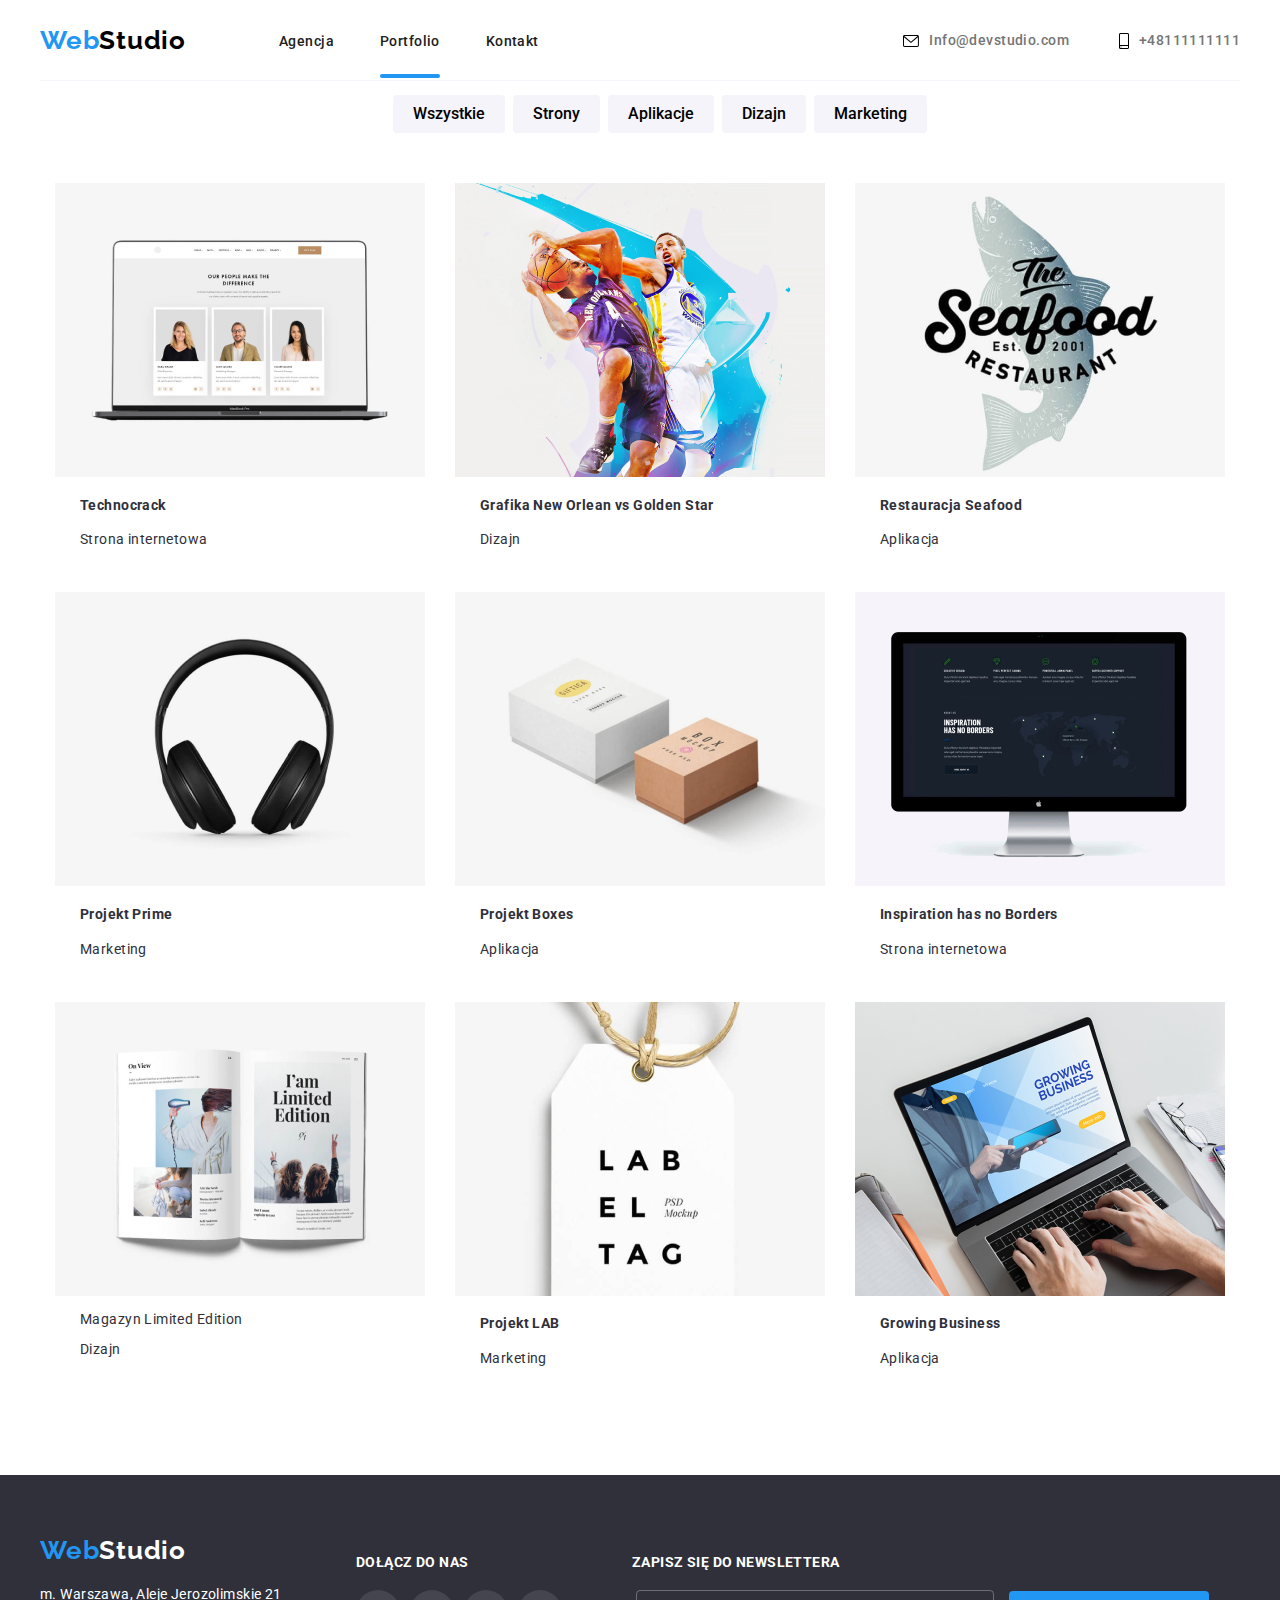
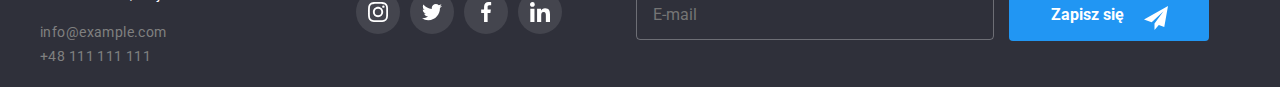
==== portfolio.html @ 8d87078a "upload" ====
<!DOCTYPE html>
<html lang="pl">
  <head>
    <meta charset="UTF-8" />
    <meta http-equiv="X-UA-Compatible" content="IE=edge" />
    <meta name="viewport" content="width=device-width, initial-scale=1.0" />
    <link
    rel="stylesheet"
    href="./css/modern-normalize.css"
  />
    <link rel="stylesheet" href="./css/styles.css" />
    <link
      href="https://fonts.googleapis.com/css2?family=Raleway:wght@700&family=Roboto:wght@400;500;700;900&display=swap"
      rel="stylesheet"
    />
  <title>WebStudio</title>
</head>
<body>
    <header class="container header style-line">
     <a href="index.html" class="webstudio no-line "
       ><span class="blue-text">Web</span>Studio</a>
       
       
       <nav>
       <ul class="nav nav__style">
     <li>
       <a href="index.html" class="no-line blue-text nav__link">Agencja</a>
      </li>
      <li>
       <a href="portfolio.html" class="no-line blue-text nav__link touch__link touch">Portfolio</a>
      </li>
      <li>
       <a href="kontakt.html" class="no-line blue-text nav__link">Kontakt</a>
      </li>
     </ul>
   </nav>

   <ul class="contact nav">
    <li>
      <b>
        <a href="mailto:" Info@devstudio.com class="no-line contact__link blue-text icons__header">
      <svg class="icon__logo"  width="16" height="12">
      <use xlink:href="./images/icons.svg#email-logo" >
      </use>
    </svg> Info@devstudio.com</a></b>
       </li>
       <li><a href=tel:+48111111111 class="no-line contact__link blue-text icons__header">
        <svg class="icon__logo"  width="10" height="16" >
        <use xlink:href="./images/icons.svg#smartphone-logo"></use>
      </svg> +48111111111</a>
       </li>
    </ul>
 
  </header>
</div>

    <div>
      <main>
        <ul class="buttons__menu">
            <li>
               <button type="button" class="button__style">Wszystkie</button>
            </li>
                <li>
                  <button type="button" class="button__style">Strony</button>
                 </li>
                 <li>
                  <button type="button" class="button__style">Aplikacje</button>
                 </li>
                 <li>
                  <button type="button" class="button__style">Dizajn</button>
                 </li>
                 <li>
                  <button type="button" class="button__style">Marketing</button>
                   </li>
                   </ul>
                  </div>
<div class="container">
  <ul class="project__container no-padding">
   <li class="project__item">
   <div class="box__anim">
    <div class="project__anim">
      <p>Technocrack jest popularną<br> platformą wykorzystywaną do<br> rozpowszechniania koronawirusa.<br>
         Firmy wykorzystują tę platformę do<br> celów szpiegowskich i ataków na<br> niezabezpieczone serwery<br>
          konkurencji </p>
    </div>
  </div>
    <img src=images/port1.jpg alt="technocrack" class="box__item">
    <div class="project__style">
    <h4 class="project__name">Technocrack</h4>
            <p class="project__text">Strona internetowa</p></div>
  </li>
   <li class="project__item">
    <div class="box__anim">
      <div class="project__anim">
        <p>Technocrack jest popularną<br> platformą wykorzystywaną do<br> rozpowszechniania koronawirusa.<br>
           Firmy wykorzystują tę platformę do<br> celów szpiegowskich i ataków na<br> niezabezpieczone serwery<br>
            konkurencji </p>
      </div>
    </div>
    <img src=images/port2.jpg alt="grafika">
    <div class="project__style">
    <h4>Grafika New Orlean vs Golden Star</h4>
    <p>Dizajn</p></div>
  </li>
   <li class="project__item">
    <div class="box__anim">
      <div class="project__anim">
        <p>Technocrack jest popularną<br> platformą wykorzystywaną do<br> rozpowszechniania koronawirusa.<br>
           Firmy wykorzystują tę platformę do<br> celów szpiegowskich i ataków na<br> niezabezpieczone serwery<br>
            konkurencji </p>
      </div>
    </div>
    <img src=images/port3.jpg alt="restauracja">
    <div class="project__style">
    <h4>Restauracja Seafood</h4>
    <p>Aplikacja<p></div>
  </li>
   <li class="project__item">
    <div class="box__anim">
      <div class="project__anim">
        <p>Technocrack jest popularną<br> platformą wykorzystywaną do<br> rozpowszechniania koronawirusa.<br>
           Firmy wykorzystują tę platformę do<br> celów szpiegowskich i ataków na<br> niezabezpieczone serwery<br>
            konkurencji </p>
      </div>
    </div>
    <img src=images/port4.jpg alt="project-prime">
    <div class="project__style">
    <h4>Projekt Prime</h4>
     <p>Marketing</p></div>
  </li>
   <li class="project__item">
    <div class="box__anim">
      <div class="project__anim">
        <p>Technocrack jest popularną<br> platformą wykorzystywaną do<br> rozpowszechniania koronawirusa.<br>
           Firmy wykorzystują tę platformę do<br> celów szpiegowskich i ataków na<br> niezabezpieczone serwery<br>
            konkurencji </p>
      </div>
    </div>
    <img src=images/port5.jpg alt="project-box">
    <div class="project__style">
    <h4>Projekt Boxes</h4>
    <p>Aplikacja</p></div>
  </li>
   <li class="project__item">
    <div class="box__anim">
      <div class="project__anim">
        <p>Technocrack jest popularną<br> platformą wykorzystywaną do<br> rozpowszechniania koronawirusa.<br>
           Firmy wykorzystują tę platformę do<br> celów szpiegowskich i ataków na<br> niezabezpieczone serwery<br>
            konkurencji </p>
      </div>
    </div>
    <img src=images/port6.jpg alt="inspiration">
    <div class="project__style">
    <h4>Inspiration has no Borders</h4>
    <p>Strona internetowa</p></div>
  </li>
   <li class="project__item">
    <div class="box__anim">
      <div class="project__anim">
        <p>Technocrack jest popularną<br> platformą wykorzystywaną do<br> rozpowszechniania koronawirusa.<br>
           Firmy wykorzystują tę platformę do<br> celów szpiegowskich i ataków na<br> niezabezpieczone serwery<br>
            konkurencji </p>
      </div>
    </div>
    <img src=images/port7.jpg alt="magazyn">
    <div class="project__style">
    <p>Magazyn Limited Edition</p>
    <p>Dizajn</p></div>
  </li>
   <li class="project__item">
    <div class="box__anim">
      <div class="project__anim">
        <p>Technocrack jest popularną<br> platformą wykorzystywaną do<br> rozpowszechniania koronawirusa.<br>
           Firmy wykorzystują tę platformę do<br> celów szpiegowskich i ataków na<br> niezabezpieczone serwery<br>
            konkurencji </p>
      </div>
    </div>
    <img src=images/port8.jpg alt="project-lab">
    <div class="project__style">
    <h4>Projekt LAB</h4>
    <p>Marketing<p></div>
  </li>
   <li class="project__item">
    <div class="box__anim">
      <div class="project__anim">
        <p>Technocrack jest popularną<br> platformą wykorzystywaną do<br> rozpowszechniania koronawirusa.<br>
           Firmy wykorzystują tę platformę do<br> celów szpiegowskich i ataków na<br> niezabezpieczone serwery<br>
            konkurencji </p>
      </div>
    </div>
    <img src=images/port9.jpg alt="bussines">
    <div class="project__style">
    <h4>Growing Business</h4>
    <p>Aplikacja</p></div>
  </li>
  </ul>
</div>
</main>                   


<footer class="footer">
  <div class="container footer__container">
    <div class="footer__contacts">
  <a href="index.html" class="webstudio no-line white-logo"><span class="blue-text">Web</span>Studio</a>
     <adress class="footer__adress no-margin">
      <p> m. Warszawa, Aleje Jerozolimskie 21</p>
      <ul class="footer__list footer__link no">
    <li><a href="mailto:info@example.com" class="footer__link no-line"> info@example.com</a></li>
    <li><a href=tel:+48111111111 class="footer__link no-line">+48 111 111 111</a> </li>
  </ul>
  </adress> 
</div>

<div>
  <h4 class="footer__heading">Dołącz do nas</h4>
  <ul class="footer__icons">
    <li>
      <a href="#">
      <svg class="footer__icon">
        <use
          xlink:href="./images/icons.svg#instagram-logo"
          width="20"
          height="20"
          x="12"
          y="12"
        ></use>
      </svg>
      </a>
    </li>
    <li>
      <a href="#">
      <svg class="footer__icon">
        <use
          xlink:href="./images/icons.svg#twitter-logo"
          width="20"
          height="20"
          x="12"
          y="12"
        ></use>
      </svg>
    </a>
    </li>
    <li>
      <a href="#">
      <svg class="footer__icon">
        <use
          xlink:href="./images/icons.svg#facebook-logo"
          width="20"
          height="20"
          x="12"
          y="12"
        ></use>
      </svg>
    </a>
    </li>
    <li>
      <a href="#">
      <svg class="footer__icon">
        <use
          xlink:href="./images/icons.svg#linkin-logo"
          width="20"
          height="20"
          x="12"
          y="12"
        ></use>
      </svg>
    </a>
    </li>
  </ul>
</div>


<div>
  <h4 class="footer__heading"> Zapisz się do newslettera</h4>
  
  <input type="text" class="signup" placeholder="E-mail" />
  <button type="submit" class="signup__button">
    Zapisz się
    <svg class="signup__logo">
      <use
        xlink:href="./images/icons.svg#send"
        width="24"
        height="24"
        x="20"
        y="0"
      ></use>
    </svg>
  </button>
</div>
</div>

</footer>
<script src="./js/modal.js"></script>
  </body>
</html>
---- css/styles.css ----
:root {
  --white: #fff;
  --notwhite: #f5f4fa;
  --black: #000;
  --notblack: #212121;
  --blue: #2196f3;
  --gray: #757575;
  --darkgrey: #2f303a;
  --productborder: #eeeeee;
  --background: rgba(47, 48, 58, 0.4);
  --backgroundbox: rgba(47, 48, 58, 0.8);
  --iconcolor: #afb1b8;
  --footericon: rgba(255, 255, 255, 0.1);
  --placeholder-text: rgba(117, 117, 117, 0.5);
}
*,
*::before,
*::after {
  box-sizing: border-box;
}
body {
  font-family: "Roboto", "Raleway", sans-serif;
  color: var(--darkgrey);
  font-size: 14px;
  letter-spacing: 0.03em;
}

/*powtarzające*/

.no-line {
  text-decoration: none;
}
.no-margin {
  margin: 0;
}
.no-padding {
  padding: 0;
}
/*menu-nav*/
.container {
  width: 1200px;
  margin: 0 auto;
}
.header {
  align-items: center;
  justify-content: space-evenly;
  flex-direction: row;
  padding: 25px 0 24px 0;
  display: flex;
}
.webstudio {
  border-style: none;
  font-family: "Raleway";
  color: var(--black);
  font-size: 26px;
  font-weight: 700;
  line-height: 1.193;
  letter-spacing: 0.03em;
  margin-right: 93px;
}
.blue-text {
  color: var(--blue);
}
.nav {
  display: flex;
  list-style: none;
  line-height: 1.2;
  margin: 0;
}
.nav__style {
  gap: 46px;
  line-height: 1.2;
  padding: 0;
}
.touch::after {
  content: "";
  display: block;
  width: 100%;
  height: 4px;
  bottom: 0;
  left: 0;
  background-color: var(--blue);
  transform: translateY(29px);
  border-radius: 2px;
  position: absolute;
}
.touch__link {
  color: var(--blue);
}
.nav__link {
  height: 16px;
  font-weight: 500;
  display: flex;
  line-height: 1.2;
  color: var(--notblack);
  position: relative;
}

/*contakty boczne*/
.contact {
  display: flex;
  align-items: center;
  justify-content: center;
  gap: 50px;
  margin-left: auto;
}
.contact__link {
  color: var(--gray);
  font-weight: 500;
}
.icon__logo {
  margin-right: 10px;
}
.icons__header {
  fill: var(--grey);
  display: flex;
  align-items: center;
  justify-content: center;
}
/*bg&button*/
.section__heading {
  font-family: "Roboto";
  font-style: normal;
  font-weight: 900;
  font-size: 44px;
  line-height: 1.364em;
  text-align: center;
  letter-spacing: 0.06em;
  color: var(--white);
}

.section {
  background-image: url("https://raw.githubusercontent.com/SylwiaFlorek/goit-markup-hw-04/main/images/background.jpg");
  background-color: var(--background);
  background-blend-mode: difference;
  width: 1600px;
  color: var(--white);
  display: flex;
  gap: 30px;
  flex-direction: column;
  justify-content: center;
  align-items: center;
  box-shadow: 0px 4px 4px 0px rgba(0, 0, 0, 0.25);
  padding: 200px 0;
}
.button {
  width: 200px;
  height: 50px;
  font-weight: 700;
  font-size: 16px;
  background: var(--blue);
  border-radius: 4px;
  border-style: none;
  cursor: pointer;
  color: var(--white);
}
.button:hover {
  background-color: var(--blue);
  cursor: pointer;
  box-shadow: 0px 1px 3px rgb(197 197 197/ 12%), 0px 1px 1px rgb(197 197 197),
    0px 2px 1px rgb(197 197 197/ 20%);
}
.button:active {
  box-shadow: inset 1px 1px 1px 1px hsla(0, 0%, 0%, 0.3);
}
/*Lorem list*/
.lorem__list {
  display: flex;
  list-style: none;
  flex-direction: row;
  gap: 30px;
  padding: 94px 0 0 0;
}
.lorem__heading {
  font-weight: 700;
  font-size: 14px;
  line-height: 1.2em;
  letter-spacing: 0.03em;
  text-transform: uppercase;
  color: var(--black);
  margin: 0 0 10px 0;
  line-height: 1.1428571428571428;
}
.lorem__icon {
  background-color: var(--notwhite);
  height: 120px;
  width: 270px;
  border-radius: 4px;
  margin-bottom: 30px;
  display: flex;
  justify-content: center;
  align-items: center;
}
.lorem__icon:hover {
  fill: var(--blue);
}

.lorem__text {
  line-height: 0.03em;
  line-height: 1.71;
  width: 270px;
  text-align: left;
}
/*czym sie zajmujemy*/
.job {
  padding: 94px 0;
  align-items: center;
  flex-direction: column;
}

.job__list {
  display: flex;
  list-style-type: none;
  gap: 30px;
  padding-left: 0;
}
.job__item {
  list-style-type: none;
  width: 370px;
  height: 294px;
  display: flex;
}
img {
  display: block;
  max-width: 100%;
  height: auto;
}
.job__images {
  position: relative;
  margin: 10px;
  border-radius: 4px;
  overflow: hidden;
  box-shadow: 0px 2px 1px -1px rgba(0, 0, 0, 0.2),
    0px 1px 1px 0px rgba(0, 0, 0, 0.14), 0px 1px 3px 0px rgba(0, 0, 0, 0.12);
}
.job__images > .job__text {
  position: absolute;
  bottom: 0;
  margin: 0;
  padding: 27px 90px;
  width: 370px;

  font-size: 14px;
  font-weight: 700;
  line-height: 16px;
  letter-spacing: 0.03em;
  text-align: center;
  background-color: var(--backgroundbox);
  color: var(--white);
}

/*Nasz zespół*/
.social {
  background-color: var(--notwhite);
  padding: 94px 0;
}
.heading {
  font-family: "Roboto";
  font-size: 36px;
  font-weight: 700;
  padding-bottom: 50px;
  text-align: center;
}
.social__list {
  display: flex;
  flex-direction: row;
  gap: 30px;
  list-style: none;
  justify-content: center;
  padding-left: 0;
}
.social__item {
  width: 270px;
  height: 260px;
  list-style-type: none;
}
.social__images {
  background-color: var(--white);
  box-shadow: 0px 1px 3px rgb(201 45 45 / 12%), 0px 1px 1px rgb(197 197 197),
    0px 2px 1px rgb(0 0 0 / 20%);
  border-radius: 0px 0px 4px 4px;
  text-align: center;
}
.social__name {
  gap: 99px;
  font-weight: 500;
  font-size: 16px;
  text-align: center;
  letter-spacing: 0.03em;
  color: var(--black);
  margin: 30px 0 10px 0;
}
.social__text {
  font-size: 16px;
  line-height: 1.2em;
  text-align: center;
  letter-spacing: 0.03em;
  background: rgb(255, 254, 254);
  color: #757575;
  list-style-type: none;
  font-size: 16px;
  margin: 0 0 30px 0;
}
.social__icons {
  display: flex;
  gap: 10px;
  margin-bottom: 30px;
  padding-left: 32px;
}

.social__icon {
  width: 44px;
  height: 44px;
  background-color: var(--footericon);
  border-radius: 50%;
  fill: var(--iconcolor);
}

.social__icon:hover,
.social__icon:focus {
  cursor: pointer;
  fill: var(--white);
  background-color: var(--blue);
}

/*Nasi klienci*/
.client {
  padding: 94px 0;
  display: flex;
  justify-content: center;
  align-items: center;
  flex-direction: column;
}
.client__logos {
  display: flex;
  gap: 30px;
  list-style: none;
  padding: 0;
}
.client__logo {
  border-radius: 4px;
  border: var(--iconcolor) solid 1px;
  width: 170px;
  height: 92px;
  fill: var(--iconcolor);
}
.client__logo:hover {
  fill: var(--blue);
  border: var(--blue) solid 1px;
}

/*footer container*/
.footer {
  background-color: var(--darkgrey);
}
.footer__container {
  flex-direction: column;
  color: var(--white);
  display: flex;
  flex-direction: row;
  padding-top: 60px;
}
.footer__adress p {
  margin: 20px 0 0 0;
  font-style: normal;
  color: var(--white);
}

.footer__list li {
  margin: 0 auto;
  list-style-type: none;
}
.footer__link {
  color: gray;
  text-decoration: none;
  display: block;
  padding: 4px 0;
}
.white-logo {
  color: var(--white);
}

.footer__link:hover,
.footer__link:focus,
.blue__text:hover,
.blue__text:focus {
  fill: var(--blue);
  color: var(--blue);
}

.footer__heading {
  font-weight: 700;
  color: var(--white);
  text-transform: uppercase;
  margin-left: 70px;
  margin-bottom: 20px;
  font-weight: 14px;
}
.footer__contacts {
  width: 246px;
}
.footer__icons {
  display: flex;
  gap: 10px;
  margin-left: 70px;
  list-style: none;
  padding: 0;
}
.footer__icon {
  width: 44px;
  height: 44px;
  background-color: var(--footericon);
  border-radius: 50%;
  fill: var(--white);
}
.footer__icon:hover {
  background-color: var(--blue);
}

.signup {
  background-color: rgba(0, 0, 0, 0);
  border: solid rgba(255, 255, 255, 0.3) 1px;
  border-radius: 4px;
  width: 358px;
  height: 50px;
  color: rgba(255, 255, 255, 0.6);
  padding: 16px;
  margin-left: 74px;
  font-size: 16px;
}
.signup__button {
  background: var(--blue);
  color: var(--white);
  width: 200px;
  height: 50px;
  align-items: center;
  font-size: 16px;
  font-weight: 700;
  border-radius: 4px;
  border-style: none;
  margin-left: 12px;
  text-align: left;
  padding-left: 42px;
  cursor: pointer;
}
.signup__logo {
  fill: var(--white);
  position: absolute;
  width: 50px;
  height: 24px;
}
/*portfolio*/
.buttons__menu {
  display: flex;
  justify-content: center;
  gap: 8px;
  list-style: none;
}
.button__style {
  background-color: var(--notwhite);
  border-width: 0;
  height: 38px;
  font-size: 16px;
  font-weight: 500;
  line-height: 1.625;
  border-radius: 4px;
  font-family: "Roboto";
  padding: 0 20px;
}
.button__style:focus,
.button__style:hover {
  box-shadow: 0px 3px 1px rgba(0, 0, 0, 0.1), 0px 1px 2px rgba(0, 0, 0, 0.08),
    0px 2px 2px rgba(0, 0, 0, 0.12);
  background-color: var(--blue);
  color: var(--white);
  cursor: pointer;
}
.project__container {
  display: flex;
  gap: 30px;
  flex-wrap: wrap;
  margin-top: 50px;
  margin-bottom: 94px;
  list-style: none;
  justify-content: center;
}
.box__anim {
  position: absolute;
  overflow: hidden;
  width: 370px;
  height: 295px;
}
.box__anim:hover .project-anim {
  transform: translatex(0);
}
.project__anim {
  position: relative;
  top: 0;
  left: 0;
  width: 100%;
  height: 100%;
  background-color: rgba(33, 150, 243, 0.9);

  font-size: 18px;
  font-weight: 400;
  line-height: 28px;
  letter-spacing: 0.03em;
  text-align: left;
  padding: 49px 24px;
  color: var(--white);
  transform: translatey(100%);
  transition: 250ms cubic-bezier(0.4, 0, 0.2, 1);
}
.project__item > li {
  border: var(--productborder) solid 1px;
  flex-basis: calc((100% - 90px) / 3);
  height: 404px;
  margin: 0;
}
.project__name > h4 {
  border: var(--productborder) solid 1px;
  color: var(--darkgrey);
  font-size: 18px;
  font-weight: 700;
  letter-spacing: 0.06em;
  line-height: 2;
}
.project__style {
  border: transparent solid 1px;
  padding-left: 24px;
}
.project__text > p {
  line-height: 1.88;
  font-size: 16px;
}
.style-line {
  border-bottom: var(--notwhite) solid 1px;
}
.project__item:hover,
.project__item:focus > li {
  box-shadow: 0px 1px 1px rgba(0, 0, 0, 0.12), 0px 4px 4px rgba(0, 0, 0, 0.06),
    1px 4px 6px rgba(0, 0, 0, 0.16);
}

/*okno modalne*/
.backdrop {
  position: fixed;
  left: 0;
  top: 0;
  width: 100%;
  height: 100%;
  background-color: rgba(0, 0, 0, 0.1);
  transition: all 250ms ease-in;
}
.modal {
  position: absolute;
  top: 50%;
  left: 50%;
  transform: translate(-50%, -50%);
  width: 528px;
  min-height: 581px;
  background-color: #fff;
}
.is-hidden {
  opacity: 0;
  visibility: hidden;
  pointer-events: none;
  transition: all 250ms ease-in;
}
.close-btn {
  position: absolute;
  top: 3px;
  right: 4px;
  width: 30px;
  height: 30px;
  background-color: #fff;
  border: 1px solid rgba(0, 0, 0, 0.1);
  border-radius: 50%;
  cursor: pointer;
}
.form__heading {
  font-size: 20px;
  font-weight: 700;
  line-height: 1.172;
  color: var(--notblack);
  margin: 40px 0 20px 0;
  text-align: center;
}

label {
  display: flex;
  flex-direction: column;
  margin-bottom: 10px;
}
.form {
  display: flex;
  flex-direction: column;

  align-items: center;
}
.form__input {
  box-sizing: border-box;
  width: 448px;
  height: 40px;
  left: 576px;
  top: 382px;
  margin-top: 4px;
  border: 1px solid rgba(33, 33, 33, 0.2);
  border-radius: 4px;
  padding-left: 42px;
}

.form__textarea {
  resize: none;
  width: 448px;
  height: 120px;
  padding: 12px 16px;
  border-radius: 4px;
  transition: 250ms cubic-bezier(0.4, 0, 0.2, 1);
}

.form__textarea::placeholder {
  color: var(--placeholder-text);
}
.form__textarea:hover,
.form__textarea:focus,
.form__textarea:active {
  border: var(--blue) 1px solid;
  box-shadow: none;
  outline: none;
}
.form__icons {
  fill: var(--notblack);
  width: 15px;
  height: 13px;
  position: absolute;
}
.form__hover:hover > .form__input,
.form__hover:focus > .form__input {
  border: var(--blue) 1px solid;
  box-shadow: none;
  outline: none;
}
.form__hover:hover > .form__icons,
.form__hover:focus > .form__icons {
  fill: var(--blue);
}
.form__textarea {
  border: 1px solid rgba(33, 33, 33, 0.2);
  resize: none;
  width: 448px;
  height: 120px;
  padding: 12px 16px;
  border-radius: 4px;
  border: 1px solid rgba(33, 33, 33, 0.2);
  transition: 250ms cubic-bezier(0.4, 0, 0.2, 1);
}

.icon-position1 {
  top: 117px;
  left: 55px;
}
.icon-position2 {
  top: 191px;
  left: 52px;
}
.icon-position3 {
  top: 260px;
  left: 52px;
}
.form__button {
  width: 200px;
  height: 50px;
  font-weight: 700;
  font-size: 16px;
  background: var(--blue);
  border-radius: 4px;
  border-style: none;
  cursor: pointer;
  color: var(--white);
  margin-bottom: 40px;
}
.tick {
  fill: var(--white);
  width: 11px;
  height: 8px;
  position: absolute;
  left: 47px;
  top: 459px;
  z-index: 999;
}

.form__statute {
  font-size: 14px;
  padding: 10px 0 20px 0;
  cursor: pointer;
}
.form__statute input {
  position: absolute;
  opacity: 0;
  height: 0;
  width: 0;
}
.form__marker {
  position: absolute;
  cursor: pointer;
  top: 455px;
  left: 45px;
  height: 16px;
  width: 16px;
  border-radius: 2px;
  background-color: var(--white);
  border: var(--notblack) 2px solid;
}
.form__statute input:checked ~ .form__marker {
  background-color: var(--blue);
  border: none;
}
.form__marker:after {
  content: "";
  position: absolute;
  display: none;
}
.form__statute input:checked ~ .form__marker:after {
  display: block;
}
.form__text {
  font-style: normal;
  font-weight: 400;
  font-size: 14px;
  line-height: 1.71;
  letter-spacing: 0.03em;
  color: #757575;
  margin: 0;
}
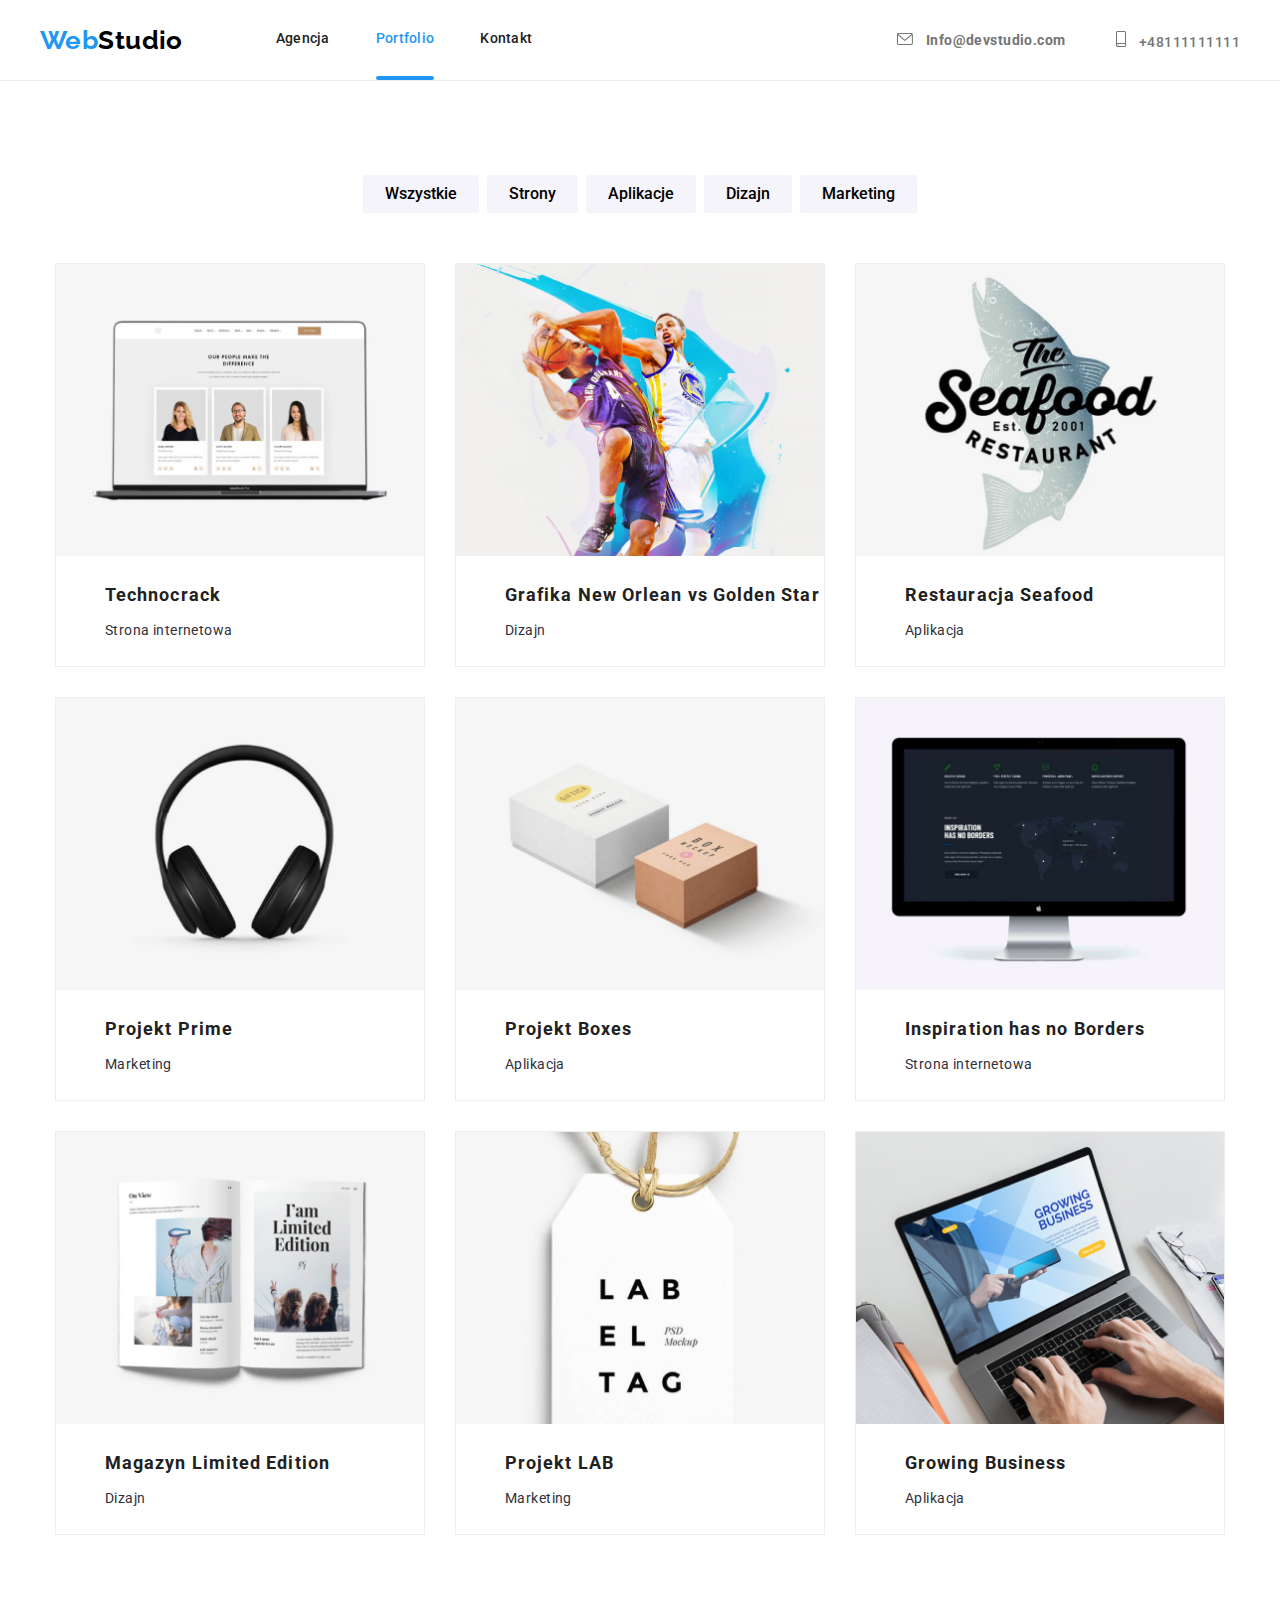
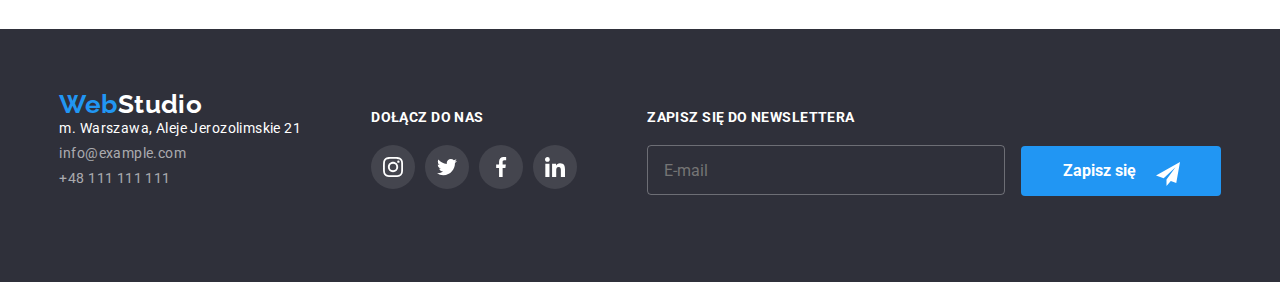
==== commit a9068dd5: "upload" ====
--- a/portfolio.html
+++ b/portfolio.html
@@ -13,38 +13,38 @@
       href="https://fonts.googleapis.com/css2?family=Raleway:wght@700&family=Roboto:wght@400;500;700;900&display=swap"
       rel="stylesheet"
     />
+  
   <title>WebStudio</title>
 </head>
 <body>
-    <header class="container header style-line">
-     <a href="index.html" class="webstudio no-line "
-       ><span class="blue-text">Web</span>Studio</a>
-       
-       
-       <nav>
-       <ul class="nav nav__style">
+  <div>
+   <header class="container header">   
+    <a href="index.html" class="header__logo"
+      ><span class="header__logo-color">Web</span>Studio</a>
+      <nav>
+      <ul class="header__nav">
+    <li>
+      <a href="index.html" class="header__nav-color">Agencja</a>
+     </li>
      <li>
-       <a href="index.html" class="no-line blue-text nav__link">Agencja</a>
-      </li>
-      <li>
-       <a href="portfolio.html" class="no-line blue-text nav__link touch__link touch">Portfolio</a>
-      </li>
-      <li>
-       <a href="kontakt.html" class="no-line blue-text nav__link">Kontakt</a>
-      </li>
-     </ul>
-   </nav>
-
-   <ul class="contact nav">
+      <a href="portfolio.html" class="header__nav-color header__active">Portfolio</a>
+     </li>
+     <li>
+      <a href="kontakt.html" class="header__nav-color">Kontakt</a>
+     </li>
+    </ul>
+  </nav>
+
+   <ul class="header__contact">
     <li>
       <b>
-        <a href="mailto:" Info@devstudio.com class="no-line contact__link blue-text icons__header">
+        <a href="mailto:" Info@devstudio.com class="header__contact-color">
       <svg class="icon__logo"  width="16" height="12">
       <use xlink:href="./images/icons.svg#email-logo" >
       </use>
     </svg> Info@devstudio.com</a></b>
        </li>
-       <li><a href=tel:+48111111111 class="no-line contact__link blue-text icons__header">
+       <li><a href=tel:+48111111111 class="header__contact-color">
         <svg class="icon__logo"  width="10" height="16" >
         <use xlink:href="./images/icons.svg#smartphone-logo"></use>
       </svg> +48111111111</a>
@@ -54,7 +54,7 @@
   </header>
 </div>
 
-    <div>
+<div class="header-line-border"></div>
       <main>
         <ul class="buttons__menu">
             <li>
@@ -75,10 +75,10 @@
                    </ul>
                   </div>
 <div class="container">
-  <ul class="project__container no-padding">
-   <li class="project__item">
-   <div class="box__anim">
-    <div class="project__anim">
+  <ul class="project__container">
+   <li class="project__item">
+   <div class="description-hidden">
+    <div class="description-slidein">
       <p>Technocrack jest popularną<br> platformą wykorzystywaną do<br> rozpowszechniania koronawirusa.<br>
          Firmy wykorzystują tę platformę do<br> celów szpiegowskich i ataków na<br> niezabezpieczone serwery<br>
           konkurencji </p>
@@ -90,8 +90,8 @@
             <p class="project__text">Strona internetowa</p></div>
   </li>
    <li class="project__item">
-    <div class="box__anim">
-      <div class="project__anim">
+    <div class="description-hidden">
+      <div class="description-slidein">
         <p>Technocrack jest popularną<br> platformą wykorzystywaną do<br> rozpowszechniania koronawirusa.<br>
            Firmy wykorzystują tę platformę do<br> celów szpiegowskich i ataków na<br> niezabezpieczone serwery<br>
             konkurencji </p>
@@ -99,12 +99,13 @@
     </div>
     <img src=images/port2.jpg alt="grafika">
     <div class="project__style">
-    <h4>Grafika New Orlean vs Golden Star</h4>
-    <p>Dizajn</p></div>
-  </li>
-   <li class="project__item">
-    <div class="box__anim">
-      <div class="project__anim">
+    <h4 class="project__name">Grafika New Orlean vs Golden Star</h4>
+    <p class="project__text">Dizajn</p>
+  </div>
+  </li>
+   <li class="project__item">
+    <div class="description-hidden">
+      <div class="description-slidein">
         <p>Technocrack jest popularną<br> platformą wykorzystywaną do<br> rozpowszechniania koronawirusa.<br>
            Firmy wykorzystują tę platformę do<br> celów szpiegowskich i ataków na<br> niezabezpieczone serwery<br>
             konkurencji </p>
@@ -112,12 +113,12 @@
     </div>
     <img src=images/port3.jpg alt="restauracja">
     <div class="project__style">
-    <h4>Restauracja Seafood</h4>
-    <p>Aplikacja<p></div>
-  </li>
-   <li class="project__item">
-    <div class="box__anim">
-      <div class="project__anim">
+    <h4 class="project__name">Restauracja Seafood</h4>
+    <p class="project__text">Aplikacja<p></div>
+  </li>
+   <li class="project__item">
+    <div class="description-hidden">
+      <div class="description-slidein">
         <p>Technocrack jest popularną<br> platformą wykorzystywaną do<br> rozpowszechniania koronawirusa.<br>
            Firmy wykorzystują tę platformę do<br> celów szpiegowskich i ataków na<br> niezabezpieczone serwery<br>
             konkurencji </p>
@@ -125,12 +126,12 @@
     </div>
     <img src=images/port4.jpg alt="project-prime">
     <div class="project__style">
-    <h4>Projekt Prime</h4>
-     <p>Marketing</p></div>
-  </li>
-   <li class="project__item">
-    <div class="box__anim">
-      <div class="project__anim">
+    <h4 class="project__name">Projekt Prime</h4>
+     <p class="project__text">Marketing</p></div>
+  </li>
+   <li class="project__item">
+    <div class="description-hidden">
+      <div class="description-slidein">
         <p>Technocrack jest popularną<br> platformą wykorzystywaną do<br> rozpowszechniania koronawirusa.<br>
            Firmy wykorzystują tę platformę do<br> celów szpiegowskich i ataków na<br> niezabezpieczone serwery<br>
             konkurencji </p>
@@ -138,12 +139,12 @@
     </div>
     <img src=images/port5.jpg alt="project-box">
     <div class="project__style">
-    <h4>Projekt Boxes</h4>
-    <p>Aplikacja</p></div>
-  </li>
-   <li class="project__item">
-    <div class="box__anim">
-      <div class="project__anim">
+    <h4 class="project__name">Projekt Boxes</h4>
+    <p class="project__text">Aplikacja</p></div>
+  </li>
+   <li class="project__item">
+    <div class="description-hidden">
+      <div class="description-slidein">
         <p>Technocrack jest popularną<br> platformą wykorzystywaną do<br> rozpowszechniania koronawirusa.<br>
            Firmy wykorzystują tę platformę do<br> celów szpiegowskich i ataków na<br> niezabezpieczone serwery<br>
             konkurencji </p>
@@ -151,12 +152,12 @@
     </div>
     <img src=images/port6.jpg alt="inspiration">
     <div class="project__style">
-    <h4>Inspiration has no Borders</h4>
-    <p>Strona internetowa</p></div>
-  </li>
-   <li class="project__item">
-    <div class="box__anim">
-      <div class="project__anim">
+    <h4 class="project__name">Inspiration has no Borders</h4>
+    <p class="project__text">Strona internetowa</p></div>
+  </li>
+   <li class="project__item">
+    <div class="description-hidden">
+      <div class="description-slidein">
         <p>Technocrack jest popularną<br> platformą wykorzystywaną do<br> rozpowszechniania koronawirusa.<br>
            Firmy wykorzystują tę platformę do<br> celów szpiegowskich i ataków na<br> niezabezpieczone serwery<br>
             konkurencji </p>
@@ -164,12 +165,13 @@
     </div>
     <img src=images/port7.jpg alt="magazyn">
     <div class="project__style">
-    <p>Magazyn Limited Edition</p>
-    <p>Dizajn</p></div>
-  </li>
-   <li class="project__item">
-    <div class="box__anim">
-      <div class="project__anim">
+    <h4  class="project__name">Magazyn Limited Edition</h4>
+    <p class="project__text">Dizajn</p>
+  </div>
+  </li>
+   <li class="project__item">
+    <div class="description-hidden">
+      <div class="description-slidein">
         <p>Technocrack jest popularną<br> platformą wykorzystywaną do<br> rozpowszechniania koronawirusa.<br>
            Firmy wykorzystują tę platformę do<br> celów szpiegowskich i ataków na<br> niezabezpieczone serwery<br>
             konkurencji </p>
@@ -177,12 +179,12 @@
     </div>
     <img src=images/port8.jpg alt="project-lab">
     <div class="project__style">
-    <h4>Projekt LAB</h4>
-    <p>Marketing<p></div>
-  </li>
-   <li class="project__item">
-    <div class="box__anim">
-      <div class="project__anim">
+    <h4 class="project__name">Projekt LAB</h4>
+    <p class="project__text">Marketing<p></div>
+  </li>
+   <li class="project__item">
+    <div class="description-hidden">
+      <div class="description-slidein">
         <p>Technocrack jest popularną<br> platformą wykorzystywaną do<br> rozpowszechniania koronawirusa.<br>
            Firmy wykorzystują tę platformę do<br> celów szpiegowskich i ataków na<br> niezabezpieczone serwery<br>
             konkurencji </p>
@@ -190,23 +192,23 @@
     </div>
     <img src=images/port9.jpg alt="bussines">
     <div class="project__style">
-    <h4>Growing Business</h4>
-    <p>Aplikacja</p></div>
+    <h4 class="project__name">Growing Business</h4>
+    <p class="project__text">Aplikacja</p></div>
   </li>
   </ul>
 </div>
 </main>                   
 
 
-<footer class="footer">
-  <div class="container footer__container">
-    <div class="footer__contacts">
-  <a href="index.html" class="webstudio no-line white-logo"><span class="blue-text">Web</span>Studio</a>
-     <adress class="footer__adress no-margin">
+<footer>
+  <div class="container footer">
+    <div>
+  <a href="index.html" class="footer__logo"><span class="footer__logo-color">Web</span>Studio</a>
+     <adress class="footer__adress">
       <p> m. Warszawa, Aleje Jerozolimskie 21</p>
-      <ul class="footer__list footer__link no">
-    <li><a href="mailto:info@example.com" class="footer__link no-line"> info@example.com</a></li>
-    <li><a href=tel:+48111111111 class="footer__link no-line">+48 111 111 111</a> </li>
+      <ul class="footer__links">
+    <li><a href="mailto:info@example.com" class="footer__link"> info@example.com</a></li>
+    <li><a href=tel:+48111111111 class="footer__link">+48 111 111 111</a> </li>
   </ul>
   </adress> 
 </div>
@@ -273,10 +275,10 @@
 <div>
   <h4 class="footer__heading"> Zapisz się do newslettera</h4>
   
-  <input type="text" class="signup" placeholder="E-mail" />
-  <button type="submit" class="signup__button">
+  <input type="text" class="footer__sign-up" placeholder="E-mail" />
+  <button type="submit" class="footer__button">
     Zapisz się
-    <svg class="signup__logo">
+    <svg class="footer__button-icon">
       <use
         xlink:href="./images/icons.svg#send"
         width="24"
--- a/css/styles.css
+++ b/css/styles.css
@@ -13,28 +13,19 @@
   --footericon: rgba(255, 255, 255, 0.1);
   --placeholder-text: rgba(117, 117, 117, 0.5);
 }
-*,
-*::before,
-*::after {
-  box-sizing: border-box;
-}
+
+   *{
+    margin:0;
+    padding:0;
+    list-style:none;
+    text-decoration:none;
+    box-sizing:border-box}
+
 body {
   font-family: "Roboto", "Raleway", sans-serif;
-  color: var(--darkgrey);
+  color: #2f303a;
   font-size: 14px;
   letter-spacing: 0.03em;
-}
-
-/*powtarzające*/
-
-.no-line {
-  text-decoration: none;
-}
-.no-margin {
-  margin: 0;
-}
-.no-padding {
-  padding: 0;
 }
 /*menu-nav*/
 .container {
@@ -48,119 +39,114 @@
   padding: 25px 0 24px 0;
   display: flex;
 }
-.webstudio {
-  border-style: none;
-  font-family: "Raleway";
-  color: var(--black);
-  font-size: 26px;
-  font-weight: 700;
-  line-height: 1.193;
-  letter-spacing: 0.03em;
-  margin-right: 93px;
-}
-.blue-text {
-  color: var(--blue);
-}
-.nav {
-  display: flex;
-  list-style: none;
-  line-height: 1.2;
-  margin: 0;
-}
-.nav__style {
-  gap: 46px;
-  line-height: 1.2;
-  padding: 0;
-}
-.touch::after {
+.header__logo {
+  font-family:"Raleway",sans-serif;
+  font-size:26px;
+  font-weight:700;
+  color:#000;
+  line-height:1.193;
+  margin-right: 93px
+}
+.header__logo-color {
+  color:#2196f3
+}
+.header__nav{
+  display:flex;
+  flex-direction:row;
+  font-weight:500;
+  letter-spacing:.02em;
+  line-height:1.2;
+  gap:46px
+}
+.header__nav-color{
+  color:#212121;
+  transition:250ms cubic-bezier(0.4, 0, 0.2, 1)
+}
+.header__nav-color:hover,
+.header__nav-color:focus{
+  color:#2196f3
+}
+.header__active{
+  color:#2196f3
+}  
+.header__active::after {
   content: "";
   display: block;
   width: 100%;
   height: 4px;
   bottom: 0;
   left: 0;
-  background-color: var(--blue);
+  background-color: #2196f3;
   transform: translateY(29px);
   border-radius: 2px;
-  position: absolute;
-}
-.touch__link {
-  color: var(--blue);
-}
-.nav__link {
-  height: 16px;
-  font-weight: 500;
-  display: flex;
-  line-height: 1.2;
-  color: var(--notblack);
-  position: relative;
-}
-
+}
 /*contakty boczne*/
-.contact {
-  display: flex;
+.header__contact {
+  display: flex;
+  flex-direction:row;
+  font-weight:500;
   align-items: center;
   justify-content: center;
   gap: 50px;
   margin-left: auto;
 }
-.contact__link {
-  color: var(--gray);
-  font-weight: 500;
-}
-.icon__logo {
-  margin-right: 10px;
-}
-.icons__header {
-  fill: var(--grey);
-  display: flex;
-  align-items: center;
-  justify-content: center;
-}
+.header__contact-color{
+  color:#757575;
+  fill:#757575;
+  transition:250ms cubic-bezier(0.4, 0, 0.2, 1)
+}
+.header__contact-color:hover{
+  color:#2196f3;
+  fill:#2196f3
+}
+  .header__contact svg{
+    margin:0 10px 0 0
+  }
 /*bg&button*/
-.section__heading {
-  font-family: "Roboto";
-  font-style: normal;
-  font-weight: 900;
-  font-size: 44px;
-  line-height: 1.364em;
-  text-align: center;
-  letter-spacing: 0.06em;
-  color: var(--white);
-}
-
 .section {
   background-image: url("https://raw.githubusercontent.com/SylwiaFlorek/goit-markup-hw-04/main/images/background.jpg");
-  background-color: var(--background);
-  background-blend-mode: difference;
-  width: 1600px;
-  color: var(--white);
-  display: flex;
-  gap: 30px;
-  flex-direction: column;
-  justify-content: center;
-  align-items: center;
-  box-shadow: 0px 4px 4px 0px rgba(0, 0, 0, 0.25);
-  padding: 200px 0;
-}
-.button {
-  width: 200px;
-  height: 50px;
-  font-weight: 700;
-  font-size: 16px;
-  background: var(--blue);
-  border-radius: 4px;
-  border-style: none;
-  cursor: pointer;
-  color: var(--white);
-}
-.button:hover {
-  background-color: var(--blue);
+  background-color:rgba(47,48,58,.4);
+  background-blend-mode:difference;
+  background-position:center;
+  background-repeat:no-repeat;
+  width:100%
+}
+.section__container{
+  display:flex;
+  justify-content:center;
+  align-items:center;
+  flex-direction:column;
+  padding:200px 0;
+  gap:30px
+}
+.section__heading{
+  font-size:44px;
+  color:#fff;
+  letter-spacing:.06em;
+  font-weight:900;
+  text-align:center;
+  line-height:1.364
+}
+.section__button{
+  background-color:#2196f3;
+  border-radius:4px;
+  color:#fff;
+  width:200px;
+  height:50px;
+  cursor:pointer;
+  border:none;
+  font-family:"Roboto",sans-serif;
+  font-size:16px;
+  font-weight:700;
+  letter-spacing:.06em
+}
+.section__button:hover {
+  background-color:#2196f3;
   cursor: pointer;
   box-shadow: 0px 1px 3px rgb(197 197 197/ 12%), 0px 1px 1px rgb(197 197 197),
     0px 2px 1px rgb(197 197 197/ 20%);
 }
-.button:active {
+.section__button:active {
   box-shadow: inset 1px 1px 1px 1px hsla(0, 0%, 0%, 0.3);
 }
 /*Lorem list*/
@@ -177,12 +163,12 @@
   line-height: 1.2em;
   letter-spacing: 0.03em;
   text-transform: uppercase;
-  color: var(--black);
+  color:black;
   margin: 0 0 10px 0;
   line-height: 1.1428571428571428;
 }
 .lorem__icon {
-  background-color: var(--notwhite);
+  background-color:#f5f4fa;
   height: 120px;
   width: 270px;
   border-radius: 4px;
@@ -194,7 +180,6 @@
 .lorem__icon:hover {
   fill: var(--blue);
 }
-
 .lorem__text {
   line-height: 0.03em;
   line-height: 1.71;
@@ -202,12 +187,21 @@
   text-align: left;
 }
 /*czym sie zajmujemy*/
-.job {
-  padding: 94px 0;
-  align-items: center;
-  flex-direction: column;
-}
-
+.block{
+  display:flex;
+  justify-content:center;
+  align-items:center;
+  flex-direction:column;
+  padding:94px 0;
+  gap:50px
+}
+.block__heading{
+  font-size:36px;
+  color:#212121
+}
+.block__background{
+  background-color:#f5f4fa
+}
 .job__list {
   display: flex;
   list-style-type: none;
@@ -239,27 +233,18 @@
   margin: 0;
   padding: 27px 90px;
   width: 370px;
-
   font-size: 14px;
   font-weight: 700;
   line-height: 16px;
   letter-spacing: 0.03em;
   text-align: center;
-  background-color: var(--backgroundbox);
-  color: var(--white);
-}
-
+  background-color:rgba(47, 48, 58, 0.8);
+  color:#fff;
+}
 /*Nasz zespół*/
 .social {
-  background-color: var(--notwhite);
+  background-color: #f5f4fa;
   padding: 94px 0;
-}
-.heading {
-  font-family: "Roboto";
-  font-size: 36px;
-  font-weight: 700;
-  padding-bottom: 50px;
-  text-align: center;
 }
 .social__list {
   display: flex;
@@ -275,7 +260,7 @@
   list-style-type: none;
 }
 .social__images {
-  background-color: var(--white);
+  background-color:#fff;
   box-shadow: 0px 1px 3px rgb(201 45 45 / 12%), 0px 1px 1px rgb(197 197 197),
     0px 2px 1px rgb(0 0 0 / 20%);
   border-radius: 0px 0px 4px 4px;
@@ -287,7 +272,7 @@
   font-size: 16px;
   text-align: center;
   letter-spacing: 0.03em;
-  color: var(--black);
+  color:black;
   margin: 30px 0 10px 0;
 }
 .social__text {
@@ -307,30 +292,21 @@
   margin-bottom: 30px;
   padding-left: 32px;
 }
-
 .social__icon {
   width: 44px;
   height: 44px;
-  background-color: var(--footericon);
+  background-color: rgba(255, 255, 255, 0.1);
   border-radius: 50%;
-  fill: var(--iconcolor);
-}
-
+  fill: #afb1b8;
+  transition:250ms cubic-bezier(0.4, 0, 0.2, 1)
+}
 .social__icon:hover,
 .social__icon:focus {
   cursor: pointer;
-  fill: var(--white);
-  background-color: var(--blue);
-}
-
+  fill: #fff;
+  background-color:#2196f3;
+}
 /*Nasi klienci*/
-.client {
-  padding: 94px 0;
-  display: flex;
-  justify-content: center;
-  align-items: center;
-  flex-direction: column;
-}
 .client__logos {
   display: flex;
   gap: 30px;
@@ -339,207 +315,213 @@
 }
 .client__logo {
   border-radius: 4px;
-  border: var(--iconcolor) solid 1px;
+  border:  #afb1b8 solid 1px;
   width: 170px;
   height: 92px;
-  fill: var(--iconcolor);
-}
-.client__logo:hover {
-  fill: var(--blue);
-  border: var(--blue) solid 1px;
-}
-
+  fill:  #afb1b8;
+  transition:250ms cubic-bezier(0.4, 0, 0.2, 1)
+}
+.client__logo:hover,
+.client__logo :focus{
+  fill:#2196f3;
+  border:#2196f3 solid 1px
+}
 /*footer container*/
-.footer {
-  background-color: var(--darkgrey);
-}
-.footer__container {
-  flex-direction: column;
-  color: var(--white);
-  display: flex;
-  flex-direction: row;
-  padding-top: 60px;
+footer{
+  background-color:#2f303a;
+  padding:60px 0
+}
+.footer{
+  display:flex;
+  justify-content:center;
+  flex-direction:row;
+  gap:70px}
+.footer__logo{
+  font-family:"Raleway",sans-serif;
+  font-size:26px;
+  font-weight:700;
+  color:#fff;
+  line-height:1.193
+}
+.footer__logo-color{
+  color:#2196f3
 }
 .footer__adress p {
-  margin: 20px 0 0 0;
   font-style: normal;
-  color: var(--white);
-}
-
-.footer__list li {
-  margin: 0 auto;
-  list-style-type: none;
-}
-.footer__link {
-  color: gray;
-  text-decoration: none;
-  display: block;
-  padding: 4px 0;
-}
-.white-logo {
-  color: var(--white);
-}
-
-.footer__link:hover,
-.footer__link:focus,
-.blue__text:hover,
-.blue__text:focus {
-  fill: var(--blue);
-  color: var(--blue);
-}
-
-.footer__heading {
-  font-weight: 700;
-  color: var(--white);
-  text-transform: uppercase;
-  margin-left: 70px;
-  margin-bottom: 20px;
-  font-weight: 14px;
-}
-.footer__contacts {
-  width: 246px;
-}
-.footer__icons {
-  display: flex;
-  gap: 10px;
-  margin-left: 70px;
-  list-style: none;
+  color: #fff;
   padding: 0;
 }
-.footer__icon {
-  width: 44px;
-  height: 44px;
-  background-color: var(--footericon);
-  border-radius: 50%;
-  fill: var(--white);
-}
-.footer__icon:hover {
-  background-color: var(--blue);
-}
-
-.signup {
-  background-color: rgba(0, 0, 0, 0);
-  border: solid rgba(255, 255, 255, 0.3) 1px;
-  border-radius: 4px;
-  width: 358px;
-  height: 50px;
-  color: rgba(255, 255, 255, 0.6);
-  padding: 16px;
-  margin-left: 74px;
-  font-size: 16px;
-}
-.signup__button {
-  background: var(--blue);
-  color: var(--white);
-  width: 200px;
-  height: 50px;
-  align-items: center;
-  font-size: 16px;
-  font-weight: 700;
-  border-radius: 4px;
-  border-style: none;
-  margin-left: 12px;
-  text-align: left;
-  padding-left: 42px;
-  cursor: pointer;
-}
-.signup__logo {
-  fill: var(--white);
-  position: absolute;
-  width: 50px;
-  height: 24px;
-}
+.footer__links li{
+  display:flex;
+  flex-direction:column;
+  gap:9px;
+  margin:9px 0
+}
+.footer__link{
+  color:rgba(255,255,255,.6);
+  transition:250ms cubic-bezier(0.4, 0, 0.2, 1)
+}
+.footer__link:hover{
+  color:#2196f3
+}
+.footer__heading{
+  font-weight:700;
+  font-size:14px;
+  color:#fff;
+  text-transform:uppercase;
+  margin:20px 0 20px 0px
+}
+.footer__icons{
+  display:flex;
+  gap:10px;
+  margin-bottom:30px
+}
+.footer__icon{
+  width:44px;
+  height:44px;
+  background-color:rgba(255,255,255,.1019607843);
+  border-radius:50%;
+  fill:#fff;
+  transition:250ms cubic-bezier(0.4, 0, 0.2, 1)
+}
+.footer__icon:hover,
+.footer__icon :focus{
+  background-color:#2196f3;
+  fill:#fff;
+  cursor:pointer}
+
+  .footer__sign-up{
+    background-color:rgba(0,0,0,0);
+    border:solid rgba(255,255,255,.3) 1px;
+    border-radius:4px;
+    width:358px;
+    height:50px;
+    color:rgba(255,255,255,.6);
+    padding:16px;
+    font-size:16px
+  }
+  .footer__button{
+    background-color:#2196f3;
+    color:#fff;
+    width:200px;
+    height:50px;
+    align-items:center;
+    font-size:16px;
+    font-weight:700;
+    border-radius:4px;
+    border-style:none;
+    margin-left:12px;
+    text-align:left;
+    padding-left:42px;
+    cursor:pointer
+  }
+  .footer__button-icon{
+    fill:#fff;
+    position:absolute;
+    width:50px;
+    height:24px}
+
 /*portfolio*/
+.header-line-border{
+  border-bottom:#ececec solid 1px
+}
 .buttons__menu {
   display: flex;
   justify-content: center;
   gap: 8px;
-  list-style: none;
-}
-.button__style {
-  background-color: var(--notwhite);
-  border-width: 0;
-  height: 38px;
-  font-size: 16px;
-  font-weight: 500;
-  line-height: 1.625;
-  border-radius: 4px;
-  font-family: "Roboto";
-  padding: 0 20px;
-}
+  margin:94px 0 0 0
+}
+.button__style{
+  background-color:#f5f4fa;
+  border-width:0;
+  height:38px;
+  font-size:16px;
+  font-weight:500;
+  line-height:1.625;
+  border-radius:3px;
+  padding:6px 22px;
+  font-family:"Roboto";
+  transition:250ms cubic-bezier(0.4, 0, 0.2, 1)
+}
+
 .button__style:focus,
-.button__style:hover {
-  box-shadow: 0px 3px 1px rgba(0, 0, 0, 0.1), 0px 1px 2px rgba(0, 0, 0, 0.08),
-    0px 2px 2px rgba(0, 0, 0, 0.12);
-  background-color: var(--blue);
-  color: var(--white);
-  cursor: pointer;
-}
-.project__container {
-  display: flex;
-  gap: 30px;
-  flex-wrap: wrap;
-  margin-top: 50px;
-  margin-bottom: 94px;
-  list-style: none;
-  justify-content: center;
-}
-.box__anim {
-  position: absolute;
-  overflow: hidden;
-  width: 370px;
-  height: 295px;
-}
-.box__anim:hover .project-anim {
-  transform: translatex(0);
-}
-.project__anim {
-  position: relative;
-  top: 0;
-  left: 0;
-  width: 100%;
-  height: 100%;
-  background-color: rgba(33, 150, 243, 0.9);
-
-  font-size: 18px;
-  font-weight: 400;
-  line-height: 28px;
-  letter-spacing: 0.03em;
-  text-align: left;
-  padding: 49px 24px;
-  color: var(--white);
-  transform: translatey(100%);
-  transition: 250ms cubic-bezier(0.4, 0, 0.2, 1);
-}
-.project__item > li {
-  border: var(--productborder) solid 1px;
-  flex-basis: calc((100% - 90px) / 3);
-  height: 404px;
-  margin: 0;
-}
-.project__name > h4 {
-  border: var(--productborder) solid 1px;
-  color: var(--darkgrey);
-  font-size: 18px;
-  font-weight: 700;
-  letter-spacing: 0.06em;
-  line-height: 2;
+.button__style:hover{
+  box-shadow:0px 3px 1px rgba(0,0,0,.1),
+  0px 1px 2px rgba(0,0,0,.08),0px 2px 2px rgba(0,0,0,.12);
+  background-color:#2196f3;
+  color:#fff;
+  cursor:pointer
+}
+.project__container{
+  display:flex;
+  justify-content:center;
+  align-items:center;
+  flex-direction:row;
+  gap:30px;
+  flex-wrap:wrap;
+  margin-top:50px;
+  margin-bottom:94px
+}
+.project__item {
+  border:#eee solid 1px;
+  flex-basis:calc((100% - 90px)/3);
+  height:404px;
+  margin:0;
+  transition:250ms cubic-bezier(0.4, 0, 0.2, 1)
+}
+.project__item:hover,
+.project__item:focus > li {
+  box-shadow:0px 1px 1px rgba(0,0,0,.12),0px 4px 4px rgba(0,0,0,.06),
+  1px 4px 6px rgba(0,0,0,.16)
+}
+
+.project__name{
+  color:#212121;
+  font-size:18px;
+  font-weight:700;
+  letter-spacing:.06em;
+  line-height:2;
+  margin:20px 0 4px 24px
 }
 .project__style {
   border: transparent solid 1px;
   padding-left: 24px;
 }
-.project__text > p {
-  line-height: 1.88;
-  font-size: 16px;
-}
+.project__text{
+  line-height:1.88;
+  font-size:14px;
+  margin:0 0 0 24px
+}
+
+
 .style-line {
-  border-bottom: var(--notwhite) solid 1px;
-}
-.project__item:hover,
-.project__item:focus > li {
-  box-shadow: 0px 1px 1px rgba(0, 0, 0, 0.12), 0px 4px 4px rgba(0, 0, 0, 0.06),
-    1px 4px 6px rgba(0, 0, 0, 0.16);
+  border-bottom:#f5f4fa solid 1px;
+}
+
+.description-hidden{
+  width:372px;
+  position:absolute;
+  overflow:hidden
+}
+
+.description-slidein{
+  transform:translateY(0)
+}
+
+
+.description-slidein{
+  transition:250ms cubic-bezier(0.4, 0, 0.2, 1);
+  transform:translateY(100%);
+  background-color:rgba(33,150,243,.9);
+  display:inline-block;
+  position:relative;
+  width:372px;
+  height:294px;
+  color:#fff;
+  font-size:18px;
+  line-height:1.6;
+  padding-left:24px;
+  padding-top:20px
 }
 
 /*okno modalne*/
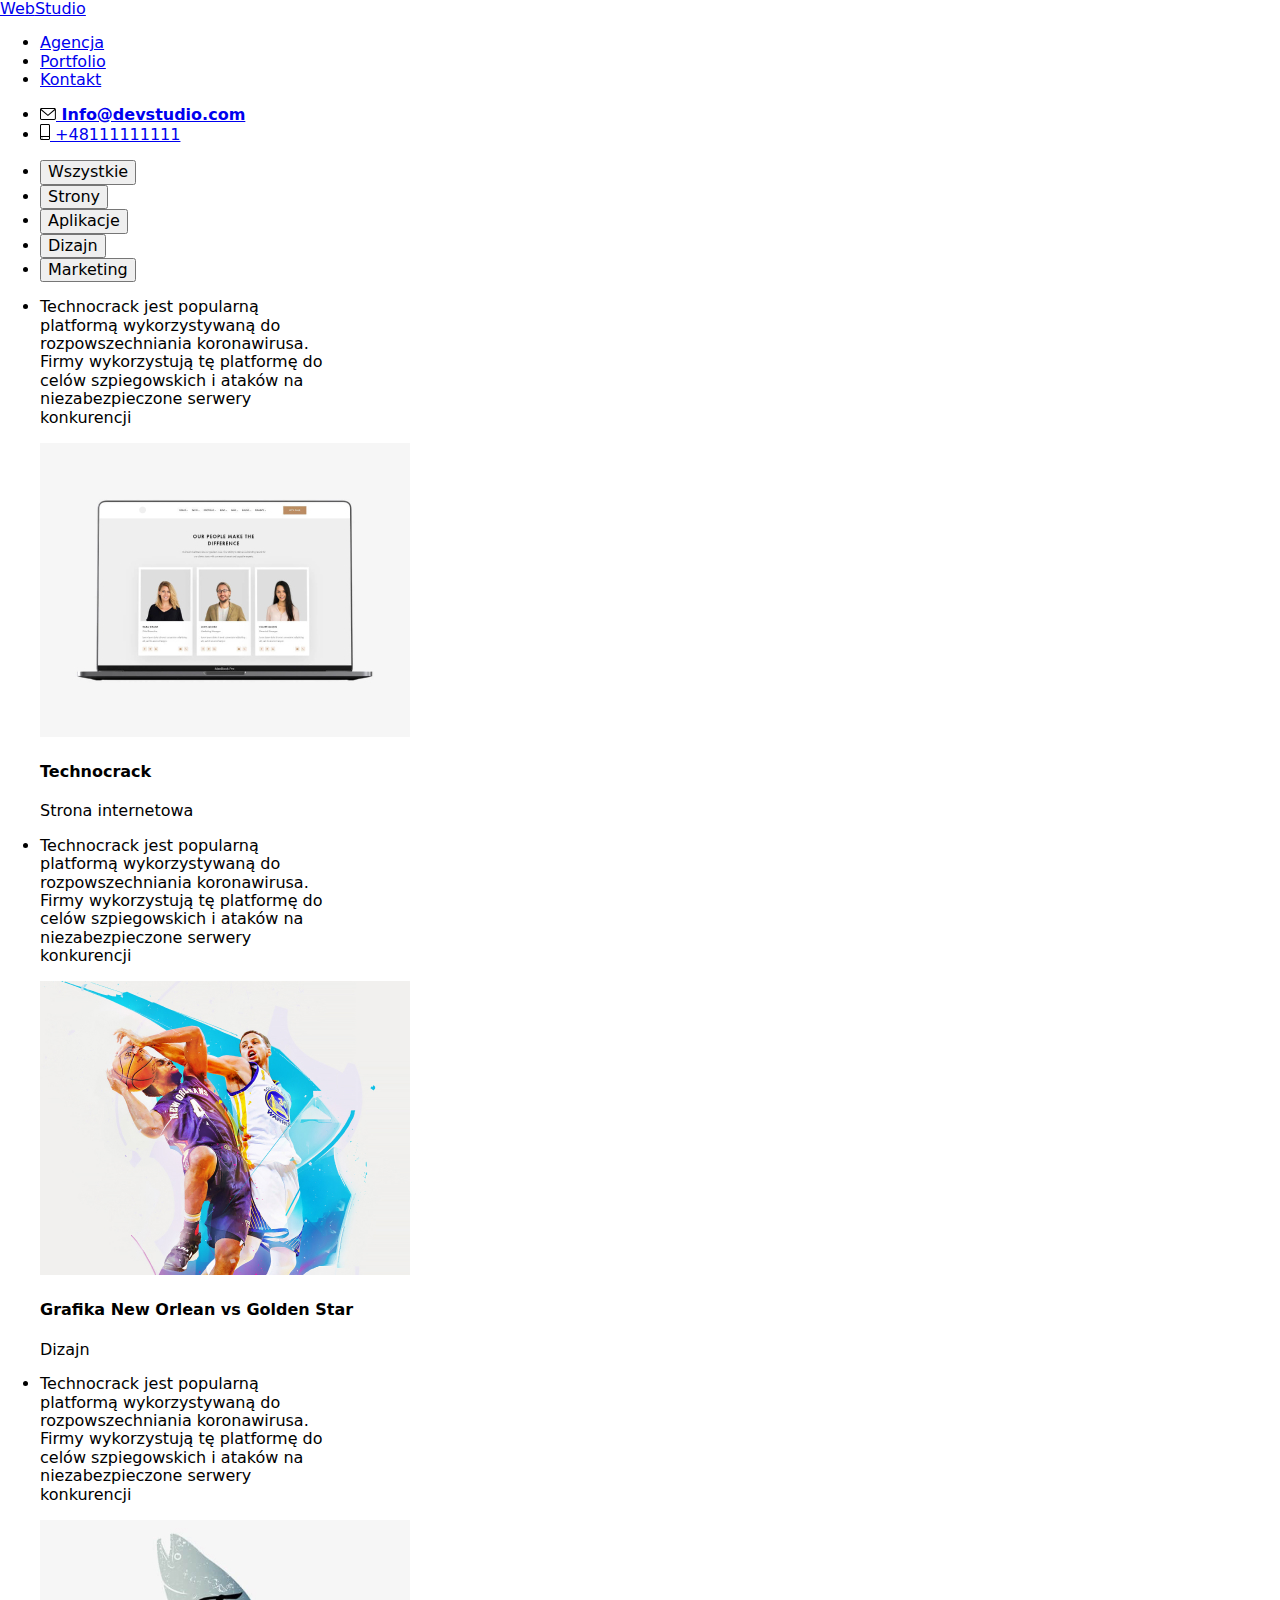
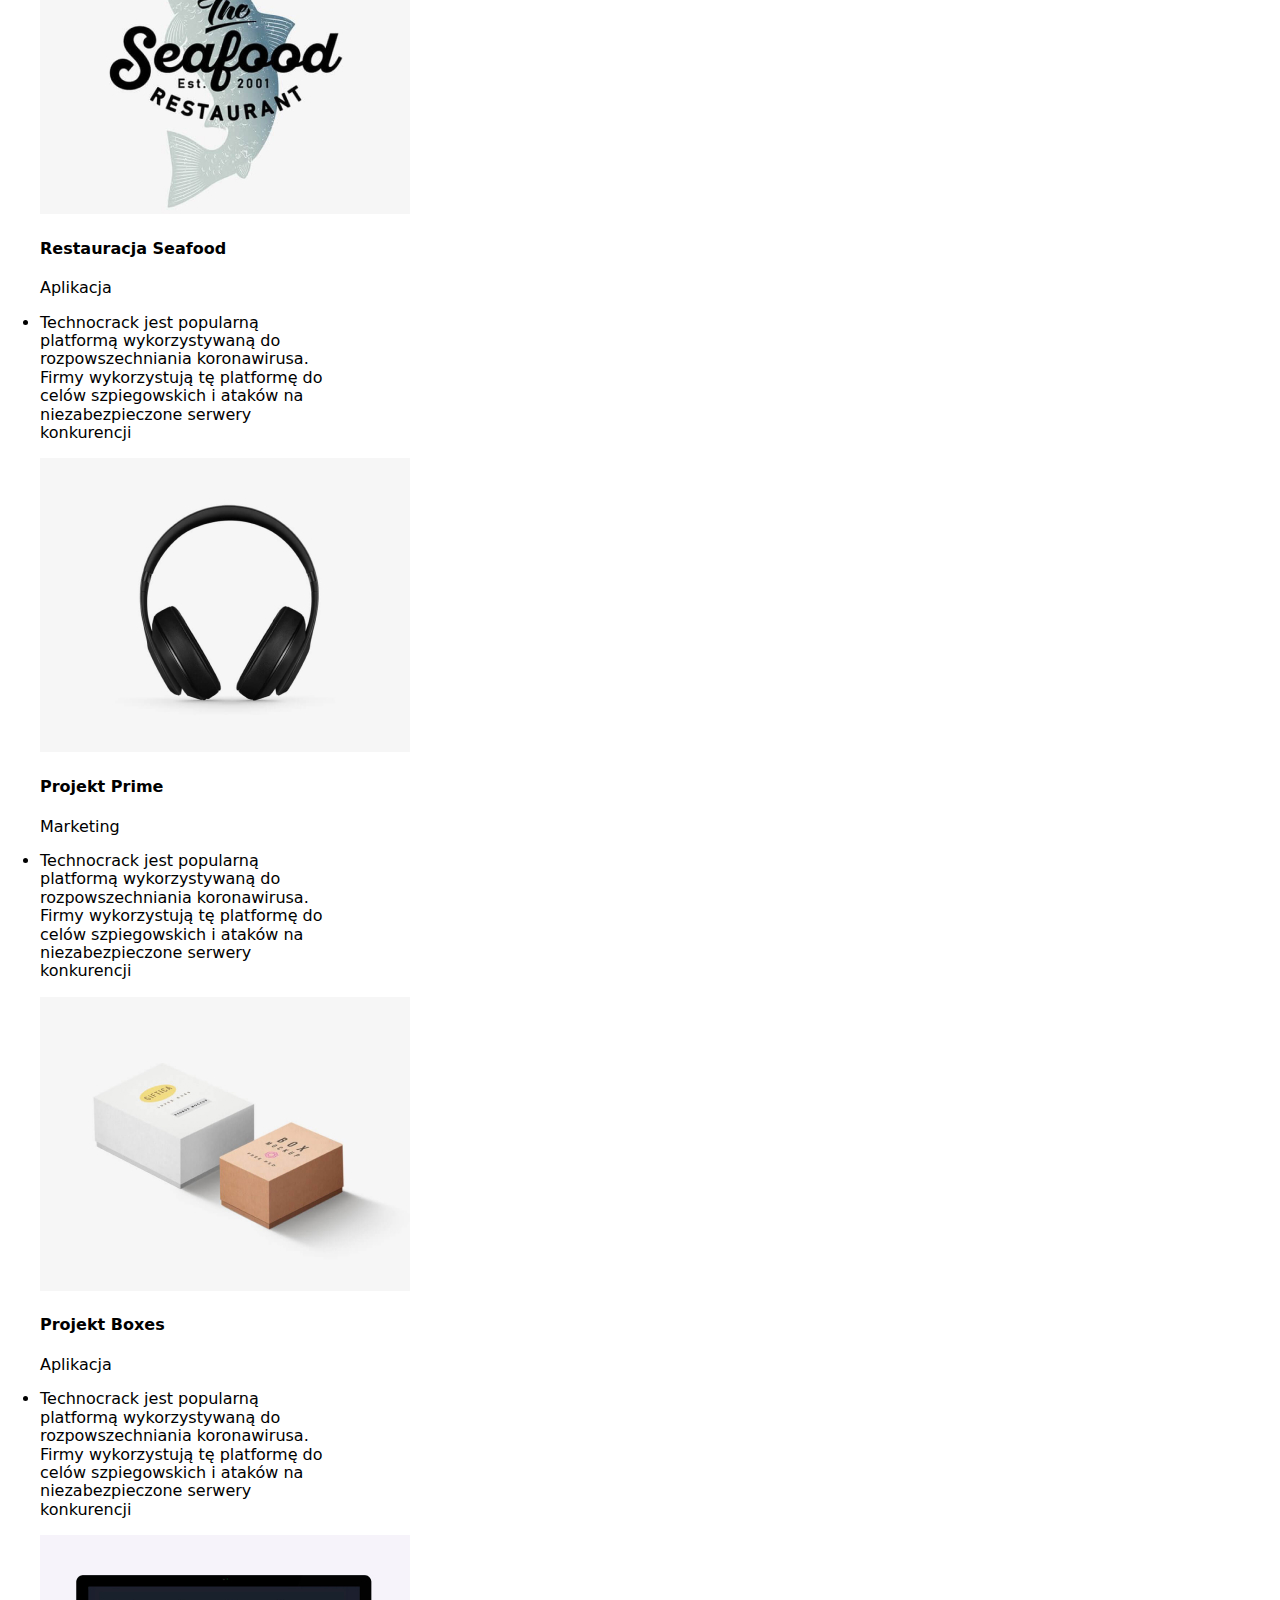
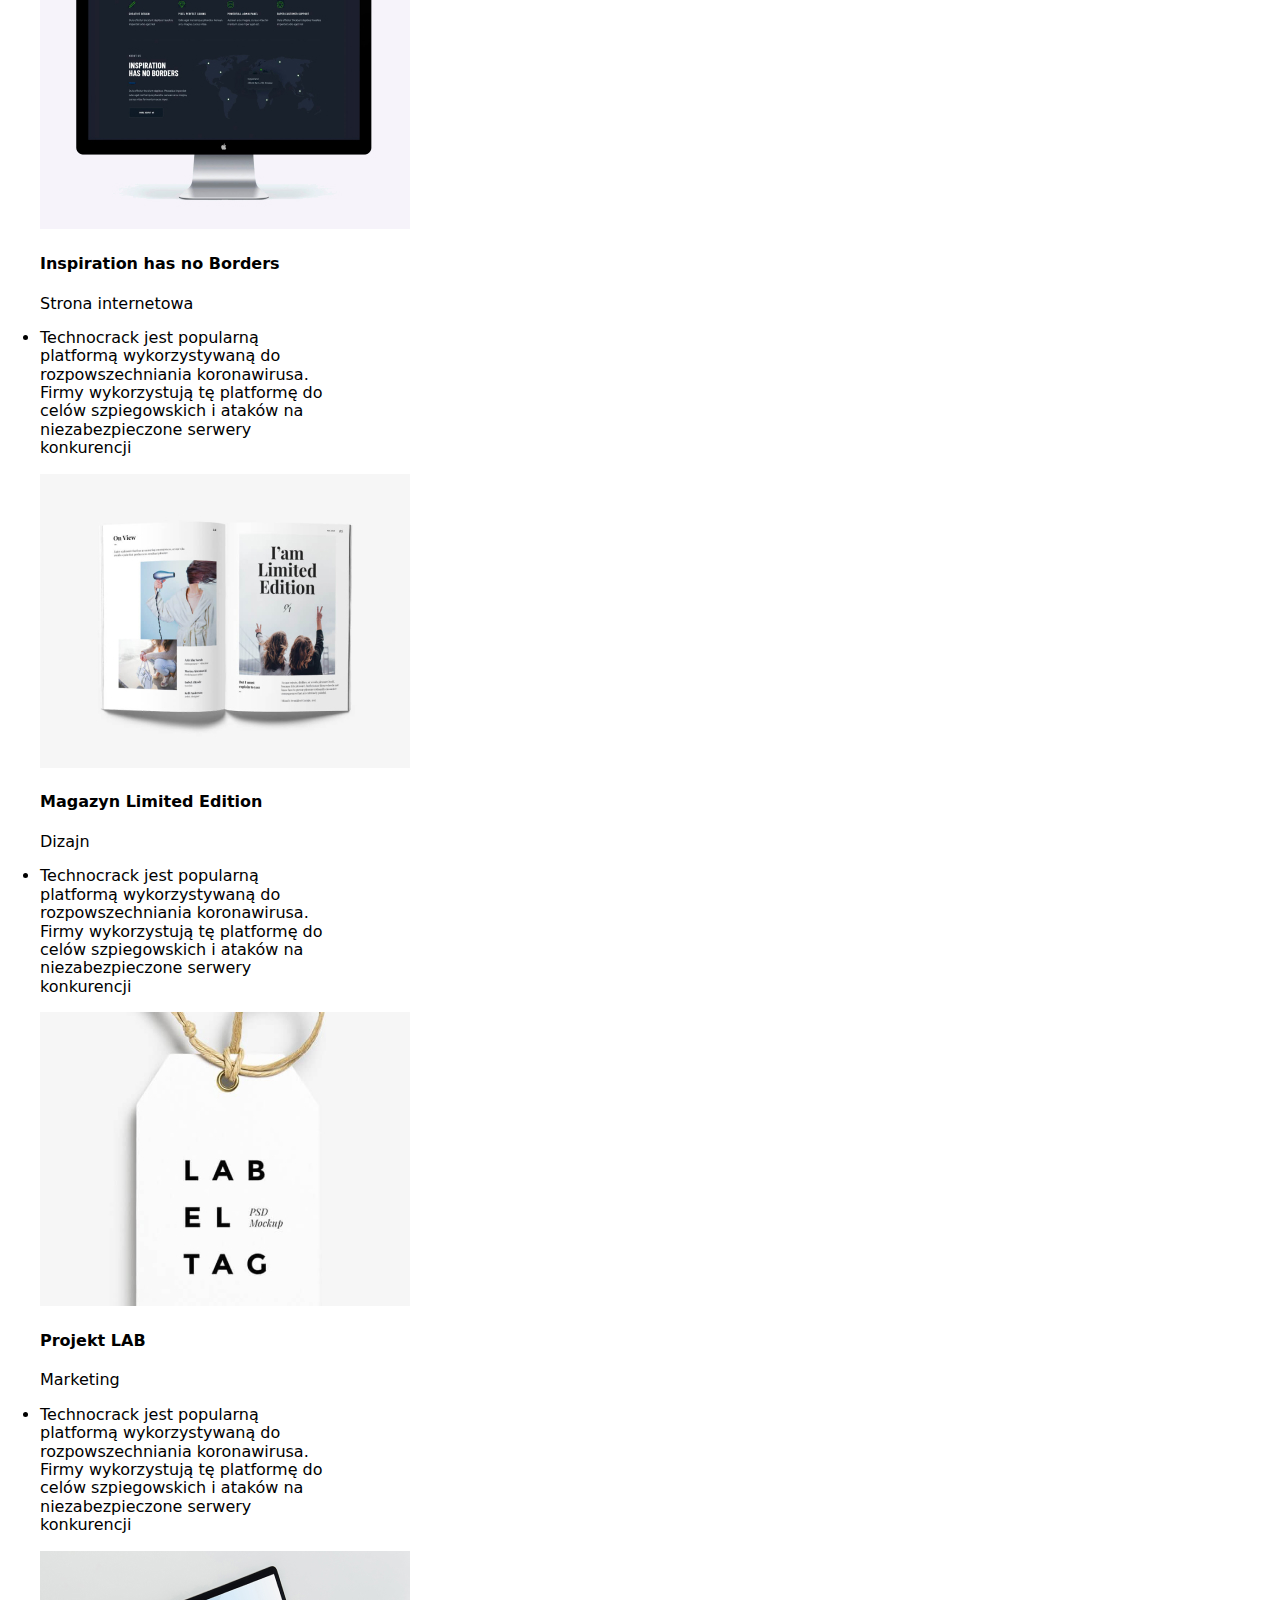
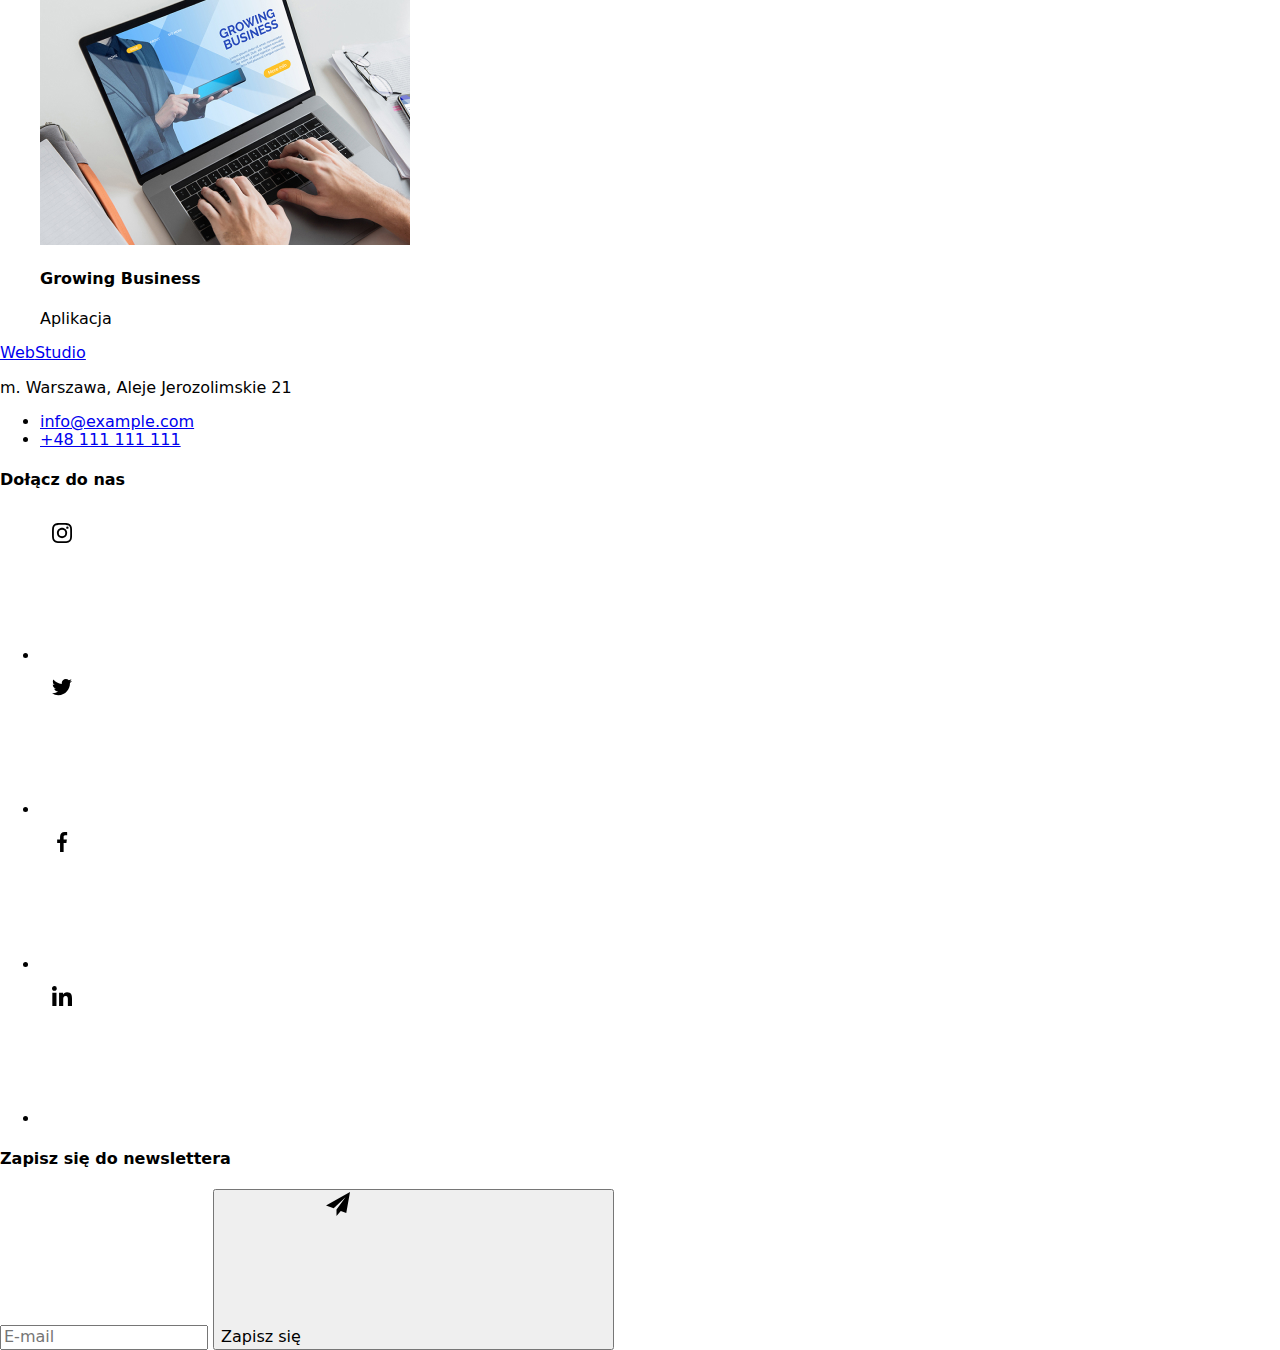
==== commit 403f182a: "upload" ====
--- a/portfolio.html
+++ b/portfolio.html
@@ -56,7 +56,7 @@
 
 <div class="header-line-border"></div>
       <main>
-        <ul class="buttons__menu">
+        <ul class="buttons">
             <li>
                <button type="button" class="button__style">Wszystkie</button>
             </li>
@@ -75,7 +75,7 @@
                    </ul>
                   </div>
 <div class="container">
-  <ul class="project__container">
+  <ul class="project">
    <li class="project__item">
    <div class="description-hidden">
     <div class="description-slidein">
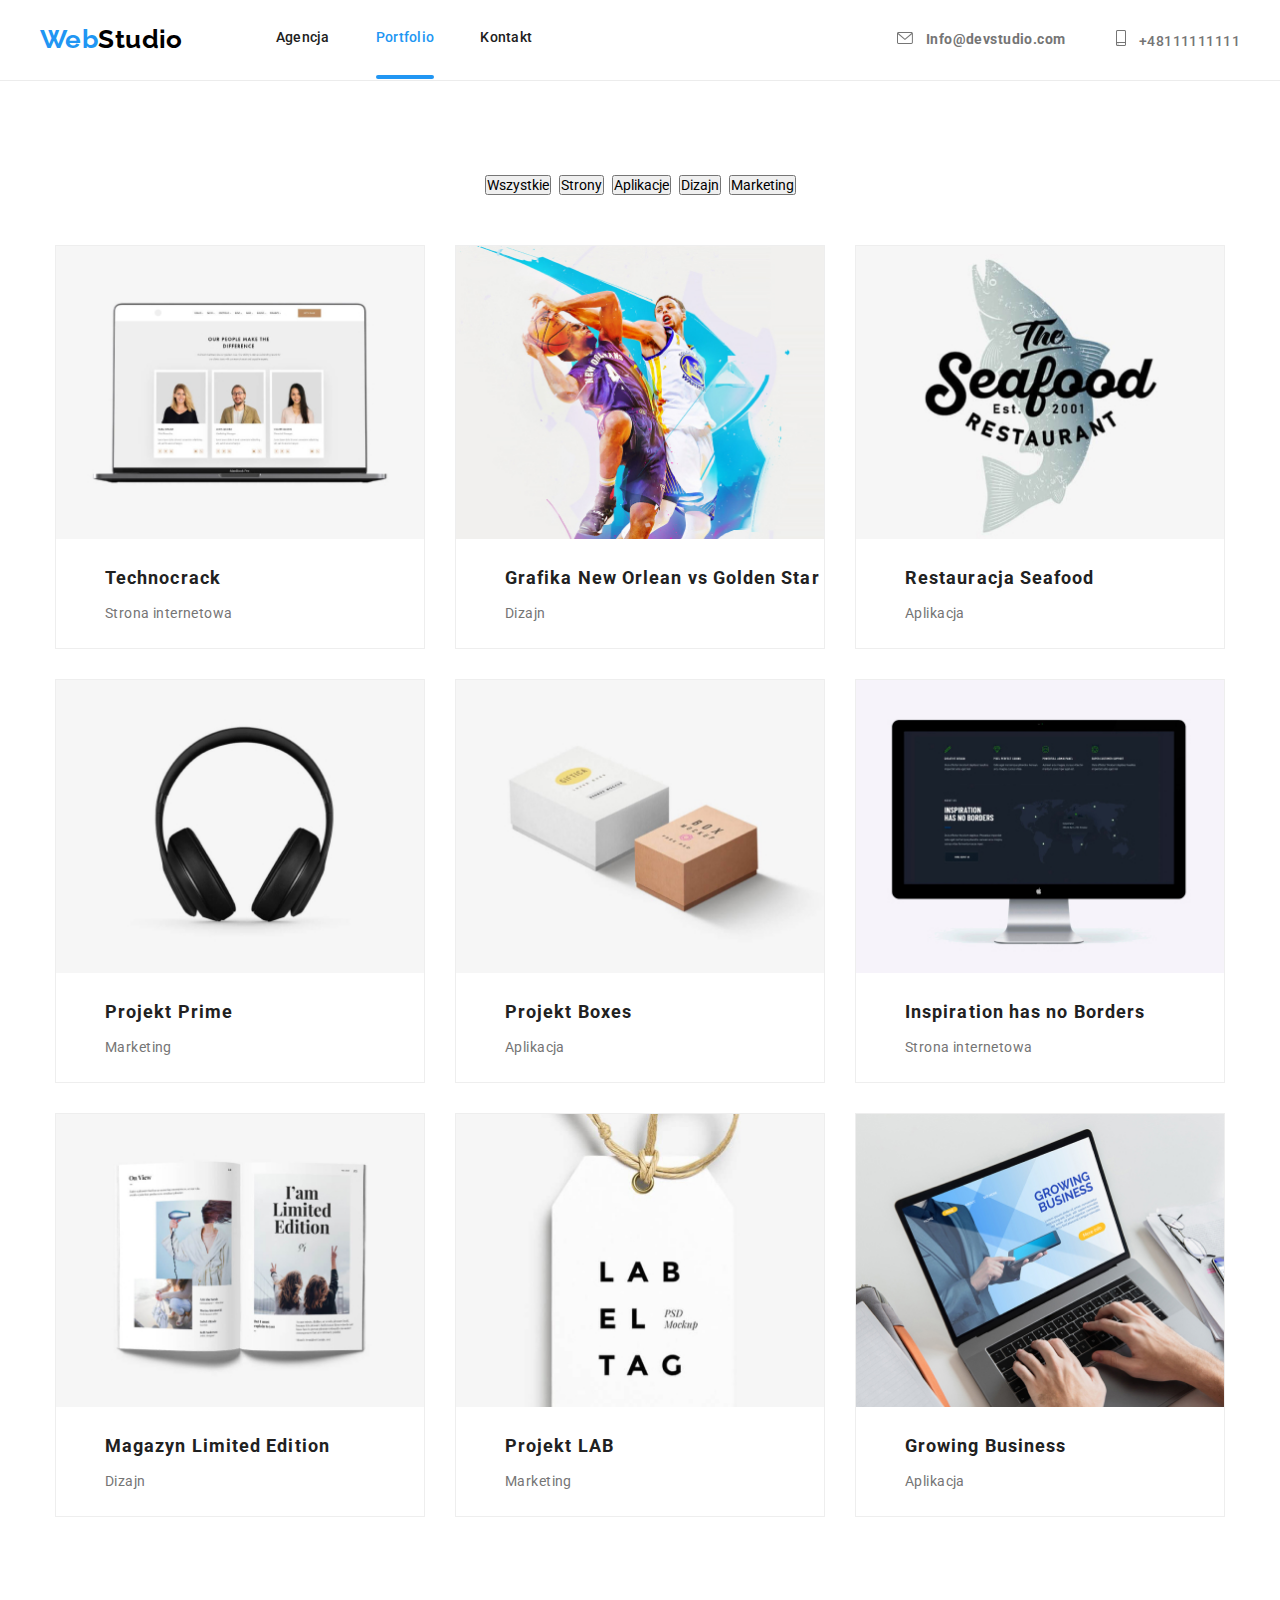
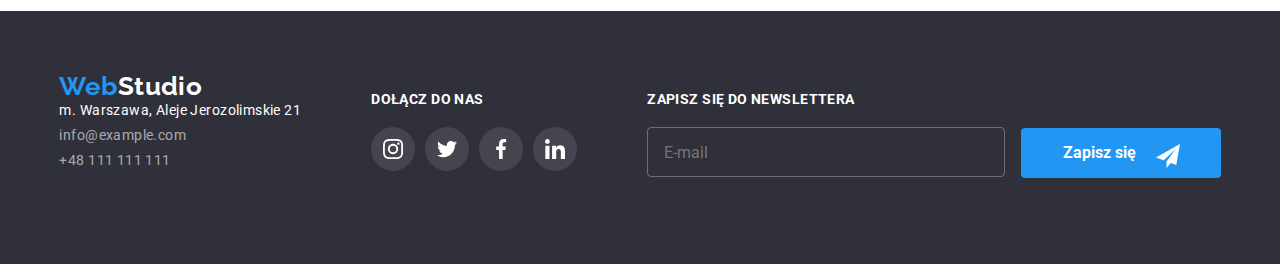
==== commit d0baeea9: "upload" ====
--- a/portfolio.html
+++ b/portfolio.html
@@ -8,7 +8,7 @@
     rel="stylesheet"
     href="./css/modern-normalize.css"
   />
-    <link rel="stylesheet" href="./css/styles.css" />
+  <link href="./public/css/main.min.css" rel="stylesheet" />
     <link
       href="https://fonts.googleapis.com/css2?family=Raleway:wght@700&family=Roboto:wght@400;500;700;900&display=swap"
       rel="stylesheet"
--- a/public/css/main.min.css
+++ b/public/css/main.min.css
@@ -0,0 +1 @@
+*{margin:0;padding:0;list-style:none;text-decoration:none;-webkit-box-sizing:border-box;box-sizing:border-box}.header{display:-webkit-box;display:-ms-flexbox;display:flex;-webkit-box-orient:horizontal;-webkit-box-direction:normal;-ms-flex-direction:row;flex-direction:row;gap:93px;padding:24px 0 25px 0;-webkit-box-align:center;-ms-flex-align:center;align-items:center;-webkit-box-pack:center;-ms-flex-pack:center;justify-content:center}.header__logo{font-family:"Raleway",sans-serif;font-size:26px;font-weight:700;color:#000;line-height:1.193}.header__logo-color{color:#2196f3}.header__nav{display:-webkit-box;display:-ms-flexbox;display:flex;-webkit-box-orient:horizontal;-webkit-box-direction:normal;-ms-flex-direction:row;flex-direction:row;font-weight:500;letter-spacing:.02em;line-height:1.2;gap:46px}.header__nav-color{font-family:"Roboto",sans-serif;color:#212121;-webkit-transition:250ms cubic-bezier(0.4, 0, 0.2, 1);transition:250ms cubic-bezier(0.4, 0, 0.2, 1)}.header__nav-color:hover,.header__nav-color :focus{color:#2196f3}.header__active::after{content:"";display:block;width:100%;height:4px;bottom:0;left:0;background-color:#2196f3;-webkit-transform:translateY(29px);transform:translateY(29px);border-radius:2px}.header__active{color:#2196f3}.header__contact{display:-webkit-box;display:-ms-flexbox;display:flex;-webkit-box-orient:horizontal;-webkit-box-direction:normal;-ms-flex-direction:row;flex-direction:row;font-weight:500;-webkit-box-align:center;-ms-flex-align:center;align-items:center;-webkit-box-pack:center;-ms-flex-pack:center;justify-content:center;gap:50px;margin-left:auto;font-family:"Roboto"}.header__contact-color{color:#757575;fill:#757575;-webkit-transition:250ms cubic-bezier(0.4, 0, 0.2, 1);transition:250ms cubic-bezier(0.4, 0, 0.2, 1)}.header__contact:hover{color:#2196f3;fill:#2196f3}.header svg{margin:0 10px 0 0}.section{background-image:url("https://raw.githubusercontent.com/SylwiaFlorek/goit-markup-hw-04/main/images/background.jpg");background-color:rgba(47,48,58,.4);background-blend-mode:difference;background-position:center;background-repeat:no-repeat;width:100%}.section__container{display:-webkit-box;display:-ms-flexbox;display:flex;-webkit-box-pack:center;-ms-flex-pack:center;justify-content:center;-webkit-box-align:center;-ms-flex-align:center;align-items:center;-webkit-box-orient:vertical;-webkit-box-direction:normal;-ms-flex-direction:column;flex-direction:column;padding:200px 0;gap:30px}.section__heading{font-size:44px;color:#fff;letter-spacing:.06em;font-weight:900;text-align:center;line-height:1.364}.section__button{background-color:#2196f3;border-radius:4px;color:#fff;width:200px;height:50px;cursor:pointer;border:none;font-family:"Roboto",sans-serif;font-size:16px;font-weight:700;letter-spacing:.06em}.section__button:hover{background-color:#2196f3;cursor:pointer;-webkit-box-shadow:0px 1px 3px rgba(197,197,197,.12),0px 1px 1px #c5c5c5,0px 2px 1px rgba(197,197,197,.2);box-shadow:0px 1px 3px rgba(197,197,197,.12),0px 1px 1px #c5c5c5,0px 2px 1px rgba(197,197,197,.2)}.section__button:active{-webkit-box-shadow:inset 1px 1px 1px 1px rgba(0,0,0,.3);box-shadow:inset 1px 1px 1px 1px rgba(0,0,0,.3)}.lorem{display:-webkit-box;display:-ms-flexbox;display:flex;-webkit-box-orient:horizontal;-webkit-box-direction:normal;-ms-flex-direction:row;flex-direction:row;gap:30px;padding:94px 0 0 0}.lorem__text{font-family:"Roboto",sans-serif;line-height:.03em;line-height:1.71;width:270px;text-align:left}.lorem__icon{display:-webkit-box;display:-ms-flexbox;display:flex;-webkit-box-pack:center;-ms-flex-pack:center;justify-content:center;-webkit-box-align:center;-ms-flex-align:center;align-items:center;-webkit-box-orient:horizontal;-webkit-box-direction:normal;-ms-flex-direction:row;flex-direction:row;background-color:#f5f4fa;height:120px;width:270px;border-radius:4px;margin-bottom:30px}.lorem__icon:hover{fill:#2196f3}.lorem__heading{font-weight:700;font-size:14px;line-height:1.2em;letter-spacing:.03em;text-transform:uppercase;color:#000;margin:0 0 10px 0;line-height:1.1428571429}.block{display:-webkit-box;display:-ms-flexbox;display:flex;-webkit-box-pack:center;-ms-flex-pack:center;justify-content:center;-webkit-box-align:center;-ms-flex-align:center;align-items:center;-webkit-box-orient:vertical;-webkit-box-direction:normal;-ms-flex-direction:column;flex-direction:column;padding:94px 0;gap:50px}.block__background{background-color:#f5f4fa}.block__heading{font-size:36px;color:rgba(33,33,33,.2)}.job{display:-webkit-box;display:-ms-flexbox;display:flex;-webkit-box-orient:horizontal;-webkit-box-direction:normal;-ms-flex-direction:row;flex-direction:row;gap:30px;padding-left:0}.job__item{list-style-type:none;width:370px;height:294px;display:-webkit-box;display:-ms-flexbox;display:flex}.job__images{position:relative;margin:10px;border-radius:4px;overflow:hidden;-webkit-box-shadow:0px 2px 1px -1px rgba(0,0,0,.2),0px 1px 1px 0px rgba(0,0,0,.14),0px 1px 3px 0px rgba(0,0,0,.12);box-shadow:0px 2px 1px -1px rgba(0,0,0,.2),0px 1px 1px 0px rgba(0,0,0,.14),0px 1px 3px 0px rgba(0,0,0,.12)}.job__images>.job__text{position:absolute;bottom:0;margin:0;padding:27px 90px;width:370px;font-family:"Roboto",sans-serif;font-size:14px;font-weight:700;line-height:16px;letter-spacing:.03em;text-align:center;background-color:rgba(47,48,58,.4);color:#fff}img{display:block;max-width:100%;height:auto}.social{background-color:#f5f4fa;padding:94px 0}.social__list{display:-webkit-box;display:-ms-flexbox;display:flex;-webkit-box-pack:center;-ms-flex-pack:center;justify-content:center;-webkit-box-align:center;-ms-flex-align:center;align-items:center;-webkit-box-orient:horizontal;-webkit-box-direction:normal;-ms-flex-direction:row;flex-direction:row;gap:30px;padding-left:0}.social__item{width:270px;height:260px}.social__images{background-color:#fff;-webkit-box-shadow:0px 1px 3px rgba(201,45,45,.12),0px 1px 1px #c5c5c5,0px 2px 1px rgba(0,0,0,.2);box-shadow:0px 1px 3px rgba(201,45,45,.12),0px 1px 1px #c5c5c5,0px 2px 1px rgba(0,0,0,.2);border-radius:0px 0px 4px 4px;text-align:center}.social__name{gap:99px;font-family:"Roboto",sans-serif;font-weight:500;font-size:16px;text-align:center;letter-spacing:.03em;color:#000;margin:30px 0 10px 0}.social__text{font-size:16px;line-height:1.2em;text-align:center;letter-spacing:.03em;background:#fff;color:rgba(117,117,117,.5019607843);font-family:"Roboto",sans-serif;font-size:16px;margin:0 0 30px 0}.social__icons{display:-webkit-box;display:-ms-flexbox;display:flex;-webkit-box-orient:horizontal;-webkit-box-direction:normal;-ms-flex-direction:row;flex-direction:row;gap:10px;margin-bottom:30px;padding-left:32px}.social__icon{width:44px;height:44px;background-color:rgba(255,255,255,.1019607843);border-radius:50%;fill:#afb1b8;-webkit-transition:250ms cubic-bezier(0.4, 0, 0.2, 1);transition:250ms cubic-bezier(0.4, 0, 0.2, 1)}.social__icon:hover,.social__icon :focus{cursor:pointer;fill:#fff;background-color:#2196f3}.client{display:-webkit-box;display:-ms-flexbox;display:flex;-webkit-box-orient:horizontal;-webkit-box-direction:normal;-ms-flex-direction:row;flex-direction:row;gap:30px;padding:0}.client__logo{border-radius:4px;border:#afb1b8 solid 1px;width:170px;height:92px;fill:#afb1b8;-webkit-transition:250ms cubic-bezier(0.4, 0, 0.2, 1);transition:250ms cubic-bezier(0.4, 0, 0.2, 1)}.client__logo:hover,.client__logo :focus{fill:#2196f3;border:#2196f3 solid 1px}footer{background-color:#2f303a;padding:60px 0}.footer{display:-webkit-box;display:-ms-flexbox;display:flex;-webkit-box-orient:horizontal;-webkit-box-direction:normal;-ms-flex-direction:row;flex-direction:row;-webkit-box-pack:center;-ms-flex-pack:center;justify-content:center;gap:70px}.footer__logo{font-family:"Raleway",sans-serif;font-size:26px;font-weight:700;color:#fff;line-height:1.193}.footer__logo-color{color:#2196f3}.footer__adress p{font-style:normal;color:#fff;padding:0}.footer__links li{display:-webkit-box;display:-ms-flexbox;display:flex;-webkit-box-orient:vertical;-webkit-box-direction:normal;-ms-flex-direction:column;flex-direction:column;gap:9px;margin:9px 0}.footer__link{color:rgba(255,255,255,.6);-webkit-transition:250ms cubic-bezier(0.4, 0, 0.2, 1);transition:250ms cubic-bezier(0.4, 0, 0.2, 1)}.footer__link:hover{color:#2196f3}.footer__heading{font-family:"Roboto",sans-serif;font-weight:700;font-size:14px;color:#fff;text-transform:uppercase;margin:20px 0 20px 0px}.footer__icons{display:-webkit-box;display:-ms-flexbox;display:flex;gap:10px;margin-bottom:30px}.footer__icon{width:44px;height:44px;background-color:rgba(255,255,255,.1019607843);border-radius:50%;fill:#fff;-webkit-transition:250ms cubic-bezier(0.4, 0, 0.2, 1);transition:250ms cubic-bezier(0.4, 0, 0.2, 1)}.footer__icon:hover,.footer __icon :focus{background-color:#2196f3;fill:#fff;cursor:pointer}.footer__sign-up{background-color:rgba(0,0,0,0);border:solid rgba(255,255,255,.3) 1px;border-radius:4px;width:358px;height:50px;color:rgba(255,255,255,.6);padding:16px;font-family:"Roboto",sans-serif;font-size:16px}.footer__button{background-color:#2196f3;color:#fff;width:200px;height:50px;-webkit-box-align:center;-ms-flex-align:center;align-items:center;font-size:16px;font-weight:700;border-radius:4px;border-style:none;margin-left:12px;text-align:left;padding-left:42px;cursor:pointer}.footer__button-icon{fill:#fff;position:absolute;width:50px;height:24px}.header-line-border{border-bottom:#ececec solid 1px}.buttons{display:-webkit-box;display:-ms-flexbox;display:flex;-webkit-box-pack:center;-ms-flex-pack:center;justify-content:center;gap:8px;margin:94px 0 0 0}.buttons__style{background-color:#f5f4fa;border-width:0;height:38px;font-size:16px;font-weight:500;line-height:1.625;border-radius:3px;padding:6px 22px;font-family:"Roboto";-webkit-transition:250ms cubic-bezier(0.4, 0, 0.2, 1);transition:250ms cubic-bezier(0.4, 0, 0.2, 1)}.buttons__style:focus,.buttons__style:hover{-webkit-box-shadow:0px 3px 1px rgba(0,0,0,.1),0px 1px 2px rgba(0,0,0,.08),0px 2px 2px rgba(0,0,0,.12);box-shadow:0px 3px 1px rgba(0,0,0,.1),0px 1px 2px rgba(0,0,0,.08),0px 2px 2px rgba(0,0,0,.12);background-color:#2196f3;color:#fff;cursor:pointer}.project{display:-webkit-box;display:-ms-flexbox;display:flex;-webkit-box-pack:center;-ms-flex-pack:center;justify-content:center;-webkit-box-align:center;-ms-flex-align:center;align-items:center;-webkit-box-orient:horizontal;-webkit-box-direction:normal;-ms-flex-direction:row;flex-direction:row;gap:30px;-ms-flex-wrap:wrap;flex-wrap:wrap;margin-top:50px;margin-bottom:94px}.project__item{border:#eee solid 1px;-ms-flex-preferred-size:calc((100% - 90px)/3);flex-basis:calc((100% - 90px)/3);height:404px;margin:0;-webkit-transition:250ms cubic-bezier(0.4, 0, 0.2, 1);transition:250ms cubic-bezier(0.4, 0, 0.2, 1)}.project__item:hover .description-slidein{-webkit-transform:translateY(0);transform:translateY(0)}.project__item:hover:hover,.project__item:hover :focus>li{-webkit-box-shadow:0px 1px 1px rgba(0,0,0,.12),0px 4px 4px rgba(0,0,0,.06),1px 4px 6px rgba(0,0,0,.16);box-shadow:0px 1px 1px rgba(0,0,0,.12),0px 4px 4px rgba(0,0,0,.06),1px 4px 6px rgba(0,0,0,.16)}.project__name{color:#212121;font-family:"Roboto";font-size:18px;font-weight:700;letter-spacing:.06em;line-height:2;margin:20px 0 4px 24px}.project__style{border:rgba(0,0,0,0) solid 1px;padding-left:24px}.project__text{font-family:"Roboto";line-height:1.88;font-size:14px;margin:0 0 0 24px}.style-line{border-bottom:#f5f4fa solid 1px}.description-hidden{width:372px;position:absolute;overflow:hidden}.description-slidein{-webkit-transition:250ms cubic-bezier(0.4, 0, 0.2, 1);transition:250ms cubic-bezier(0.4, 0, 0.2, 1);-webkit-transform:translateY(100%);transform:translateY(100%);background-color:rgba(33,150,243,.9);display:inline-block;position:relative;width:372px;height:294px;color:#fff;font-size:18px;line-height:1.6;padding-left:24px;padding-top:20px;cursor:pointer}.backdrop{left:0;top:0;width:100%;height:100%;background-color:rgba(0,0,0,.2);position:fixed;-webkit-transition:all 250ms ease-in;transition:all 250ms ease-in}.is-hidden{visibility:hidden;opacity:0;pointer-events:none;-webkit-transition:all 250ms ease-in;transition:all 250ms ease-in}.modal{position:absolute;top:50%;left:50%;-webkit-transform:translate(-50%, -50%);transform:translate(-50%, -50%);width:528px;min-height:581px;background-color:#fff;-webkit-box-align:center;-ms-flex-align:center;align-items:center;display:-webkit-box;display:-ms-flexbox;display:flex;-webkit-box-orient:vertical;-webkit-box-direction:normal;-ms-flex-direction:column;flex-direction:column;font-size:12px;gap:10px;color:#757575}.modal__close-button{position:absolute;top:8px;right:8px;background-color:#fff;border:1px solid rgba(0,0,0,.1);border-radius:50%;cursor:pointer;width:30px;height:30px}.modal__header{font-size:20px;font-weight:700;line-height:1.172;color:#212121;margin:40px 0 20px 0}.modal__hover:hover>.modal__input,.modal__hover:focus>.modal__input{border:#2196f3 1px solid;-webkit-box-shadow:none;box-shadow:none;outline:none}.modal__hover:hover>.modal__icon,.modal__hover:focus>.modal__icon{fill:#2196f3}.modal__input{width:448px;height:40px;display:block;margin:4px 0 0 0;border-radius:4px;border:rgba(33,33,33,.2) 1px solid;padding:0 0 0 30px;outline:none;-webkit-transition:250ms cubic-bezier(0.4, 0, 0.2, 1);transition:250ms cubic-bezier(0.4, 0, 0.2, 1)}.modal__comment{resize:none;width:448px;height:120px;padding:12px 16px;border-radius:4px;outline:none;-webkit-transition:250ms cubic-bezier(0.4, 0, 0.2, 1);transition:250ms cubic-bezier(0.4, 0, 0.2, 1)}.modal__comment::-webkit-input-placeholder{color:rgba(117,117,117,.5019607843)}.modal__comment::-moz-placeholder{color:rgba(117,117,117,.5019607843)}.modal__comment:-ms-input-placeholder{color:rgba(117,117,117,.5019607843)}.modal__comment::-ms-input-placeholder{color:rgba(117,117,117,.5019607843)}.modal__comment::placeholder{color:rgba(117,117,117,.5019607843)}.modal__button{background-color:#2196f3;border-radius:4px;width:200px;height:50px;border:none;color:#fff;font-weight:700;font-size:16px;cursor:pointer}.modal__terms-and-conditions{font-size:14px;padding:10px 0 20px 0}.modal__terms-and-conditions input{position:absolute;opacity:0;height:0;width:0}.modal__terms-and-conditions input:checked~.modal__checkmark{background-color:#2196f3;border:none}.modal__terms-and-conditions :checked~.modal__checkmark:after{display:block}.modal__checkmark{position:absolute;cursor:pointer;top:455px;left:45px;height:16px;width:16px;border-radius:2px;background-color:#fff;border:#212121 2px solid}.modal__checkmark:after{content:"";position:absolute;display:none}.modal__tick{fill:#fff;width:11px;height:8px;position:absolute;left:48px;top:459px;z-index:999}.modal__links{text-decoration:underline;color:#2196f3}.modal__icon{fill:#212121;width:15px;height:13px;position:absolute;-webkit-transition:fill 250ms cubic-bezier(0.4, 0, 0.2, 1);transition:fill 250ms cubic-bezier(0.4, 0, 0.2, 1)}.modal__icon-position1{top:125px;left:52px}.modal__icon-position2{top:194px;left:52px}.modal__icon-position3{top:260px;left:52px}body{font-family:"Roboto",sans-serif,"Raleway",sans-serif;background-color:#fff;color:#757575;font-size:14px;letter-spacing:.03em}.container{width:1200px;margin:0 auto}/*# sourceMappingURL=main.min.css.map */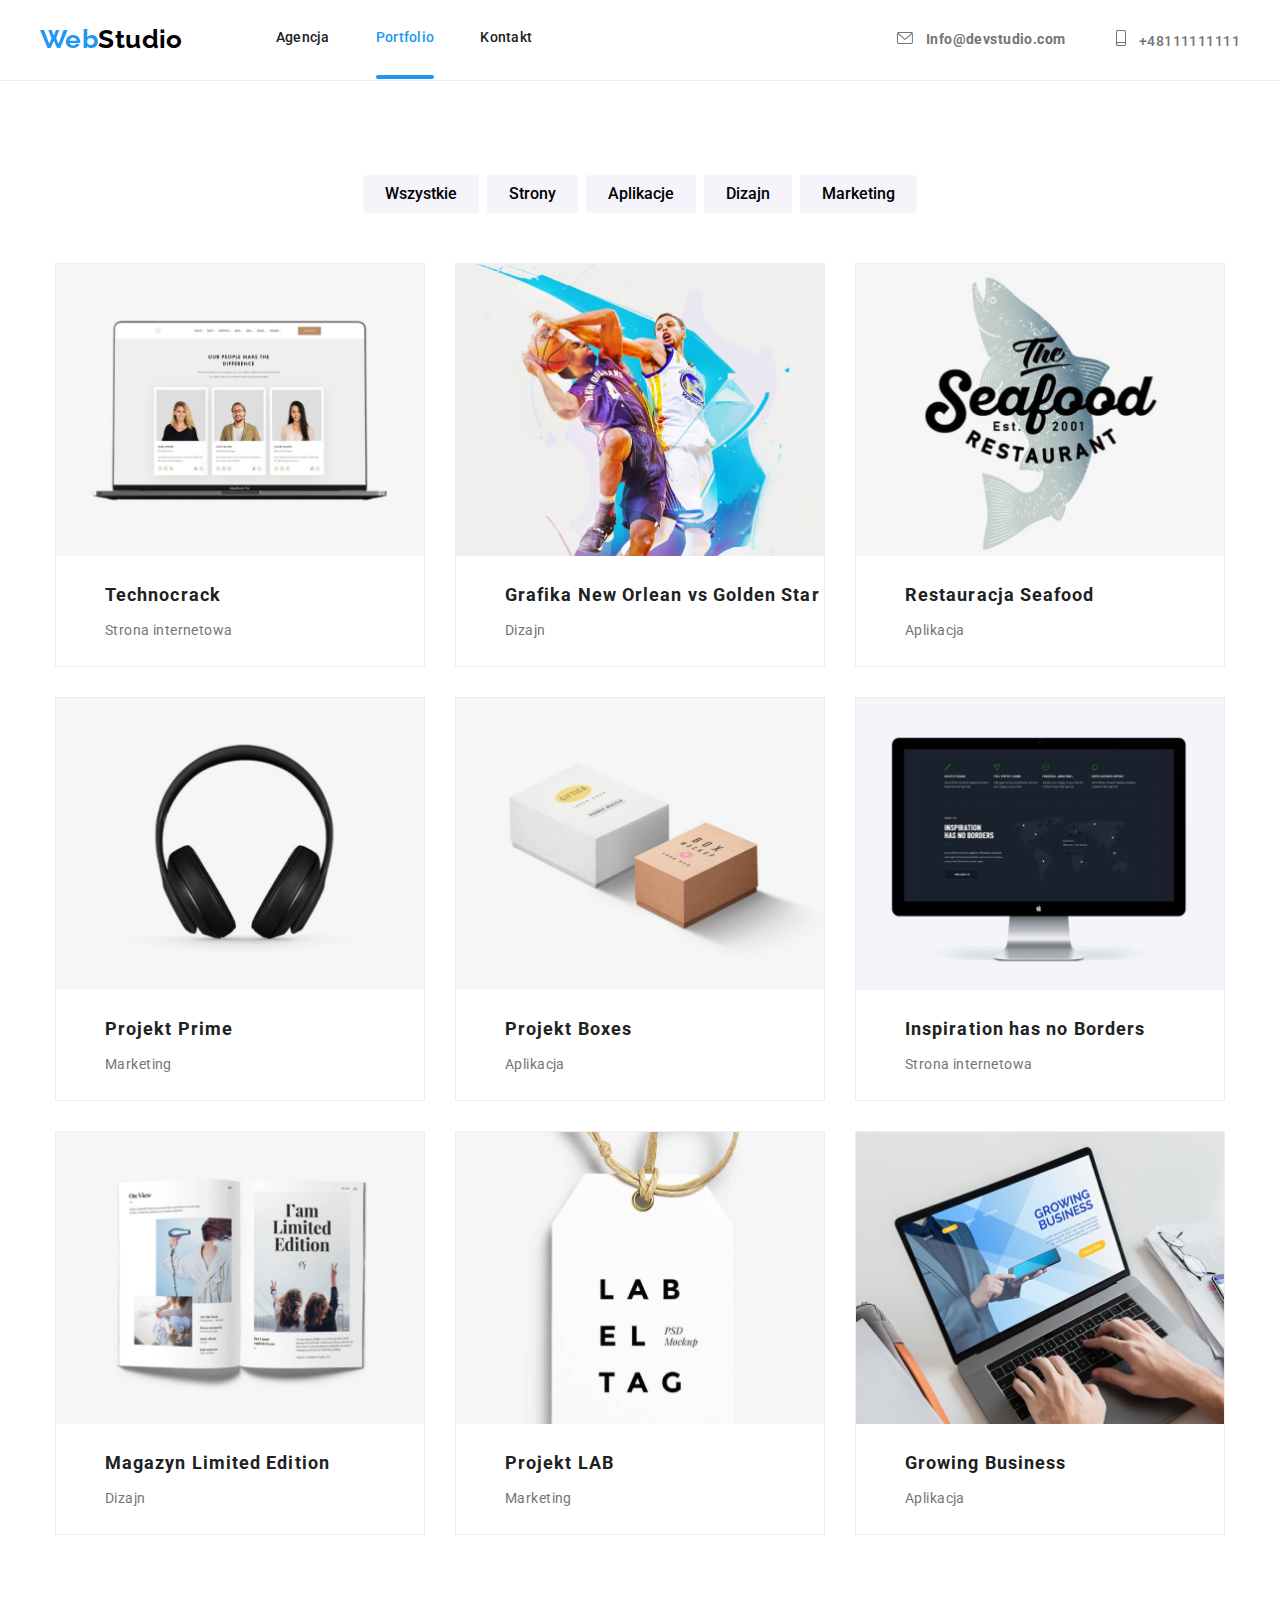
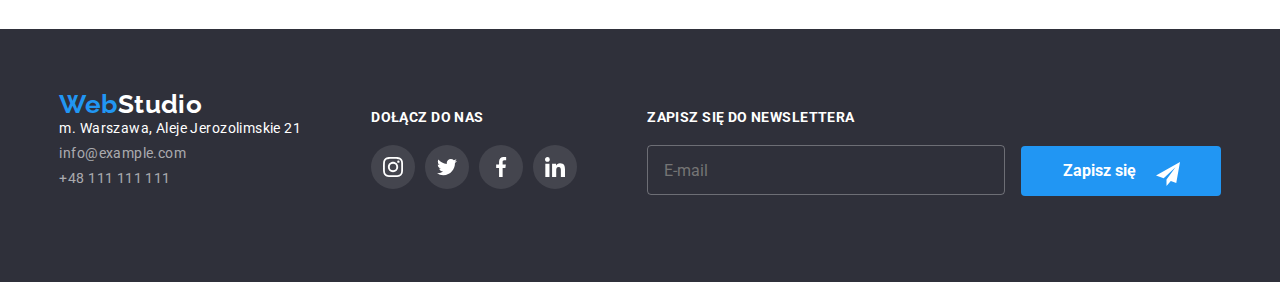
==== commit ad8cd256: "upload" ====
--- a/portfolio.html
+++ b/portfolio.html
@@ -58,19 +58,19 @@
       <main>
         <ul class="buttons">
             <li>
-               <button type="button" class="button__style">Wszystkie</button>
+               <button type="button" class="buttons__style">Wszystkie</button>
             </li>
                 <li>
-                  <button type="button" class="button__style">Strony</button>
+                  <button type="button" class="buttons__style">Strony</button>
                  </li>
                  <li>
-                  <button type="button" class="button__style">Aplikacje</button>
+                  <button type="button" class="buttons__style">Aplikacje</button>
                  </li>
                  <li>
-                  <button type="button" class="button__style">Dizajn</button>
+                  <button type="button" class="buttons__style">Dizajn</button>
                  </li>
                  <li>
-                  <button type="button" class="button__style">Marketing</button>
+                  <button type="button" class="buttons__style">Marketing</button>
                    </li>
                    </ul>
                   </div>
